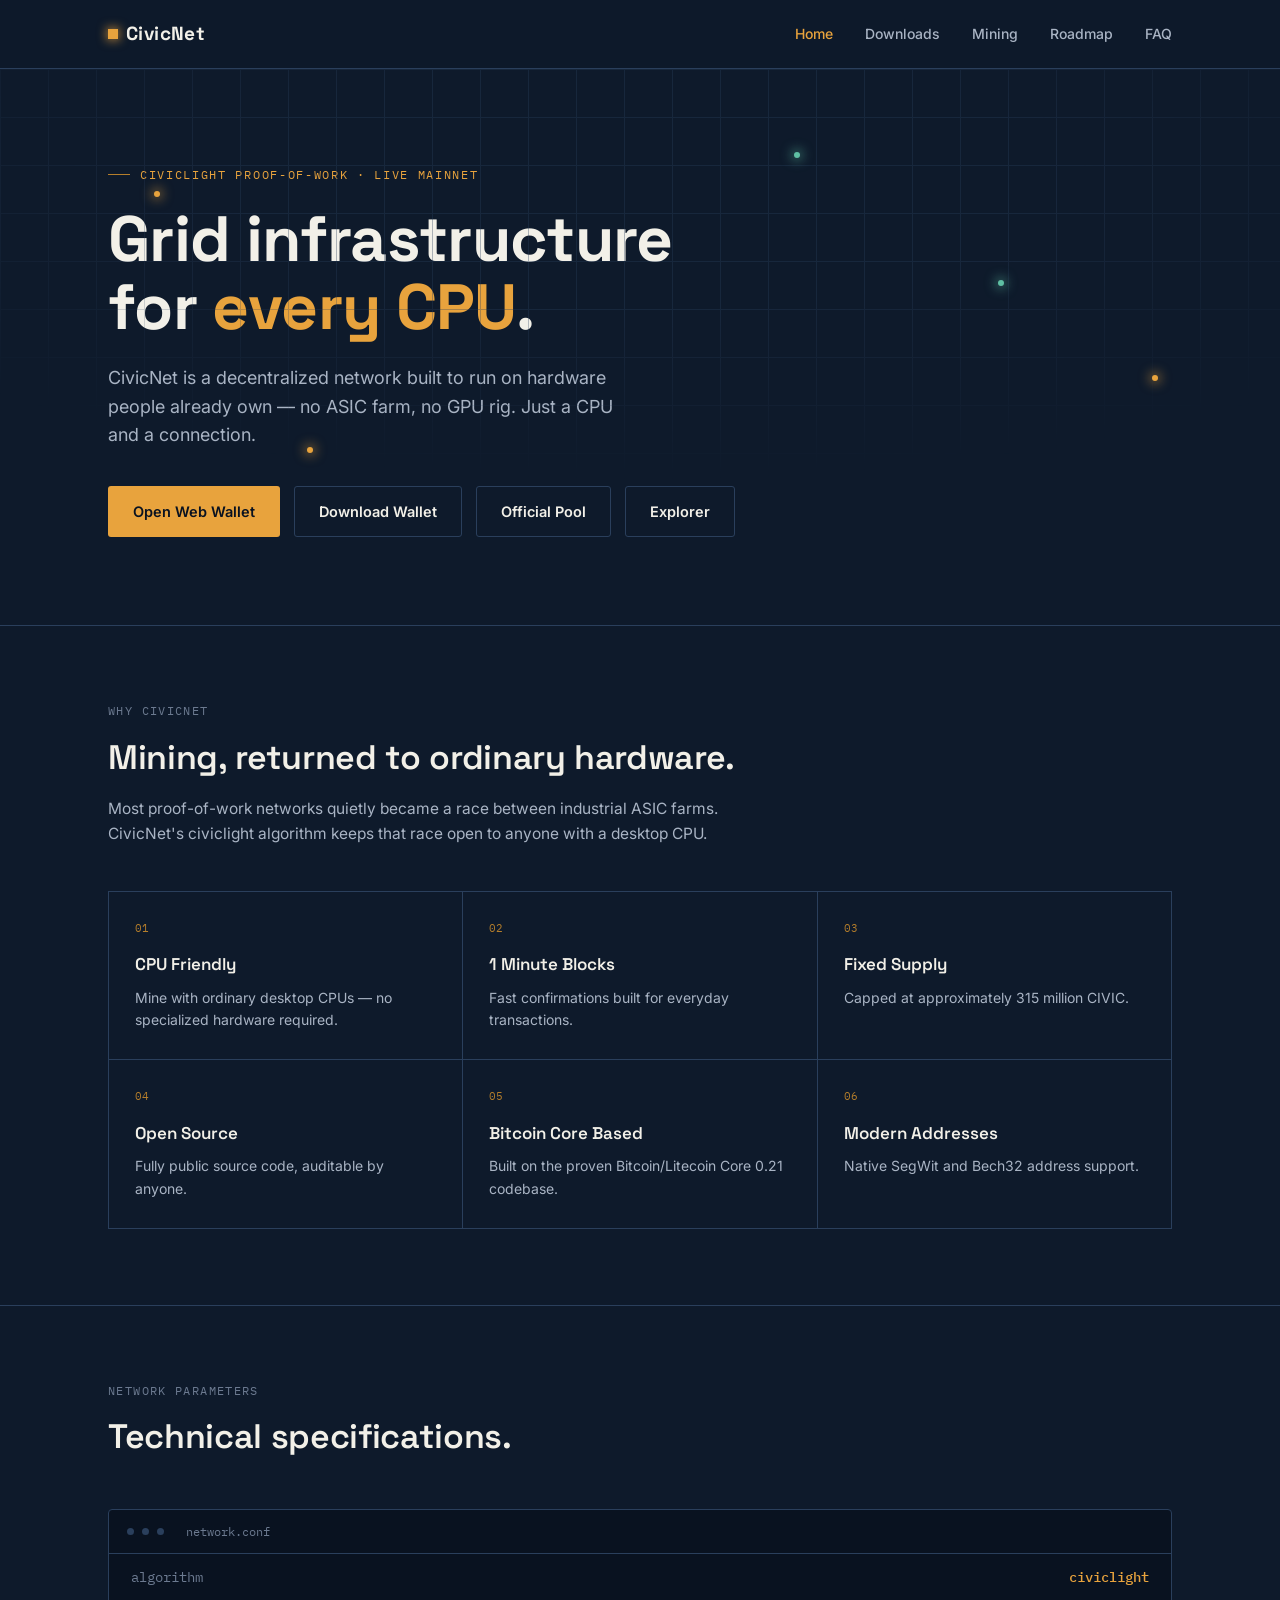
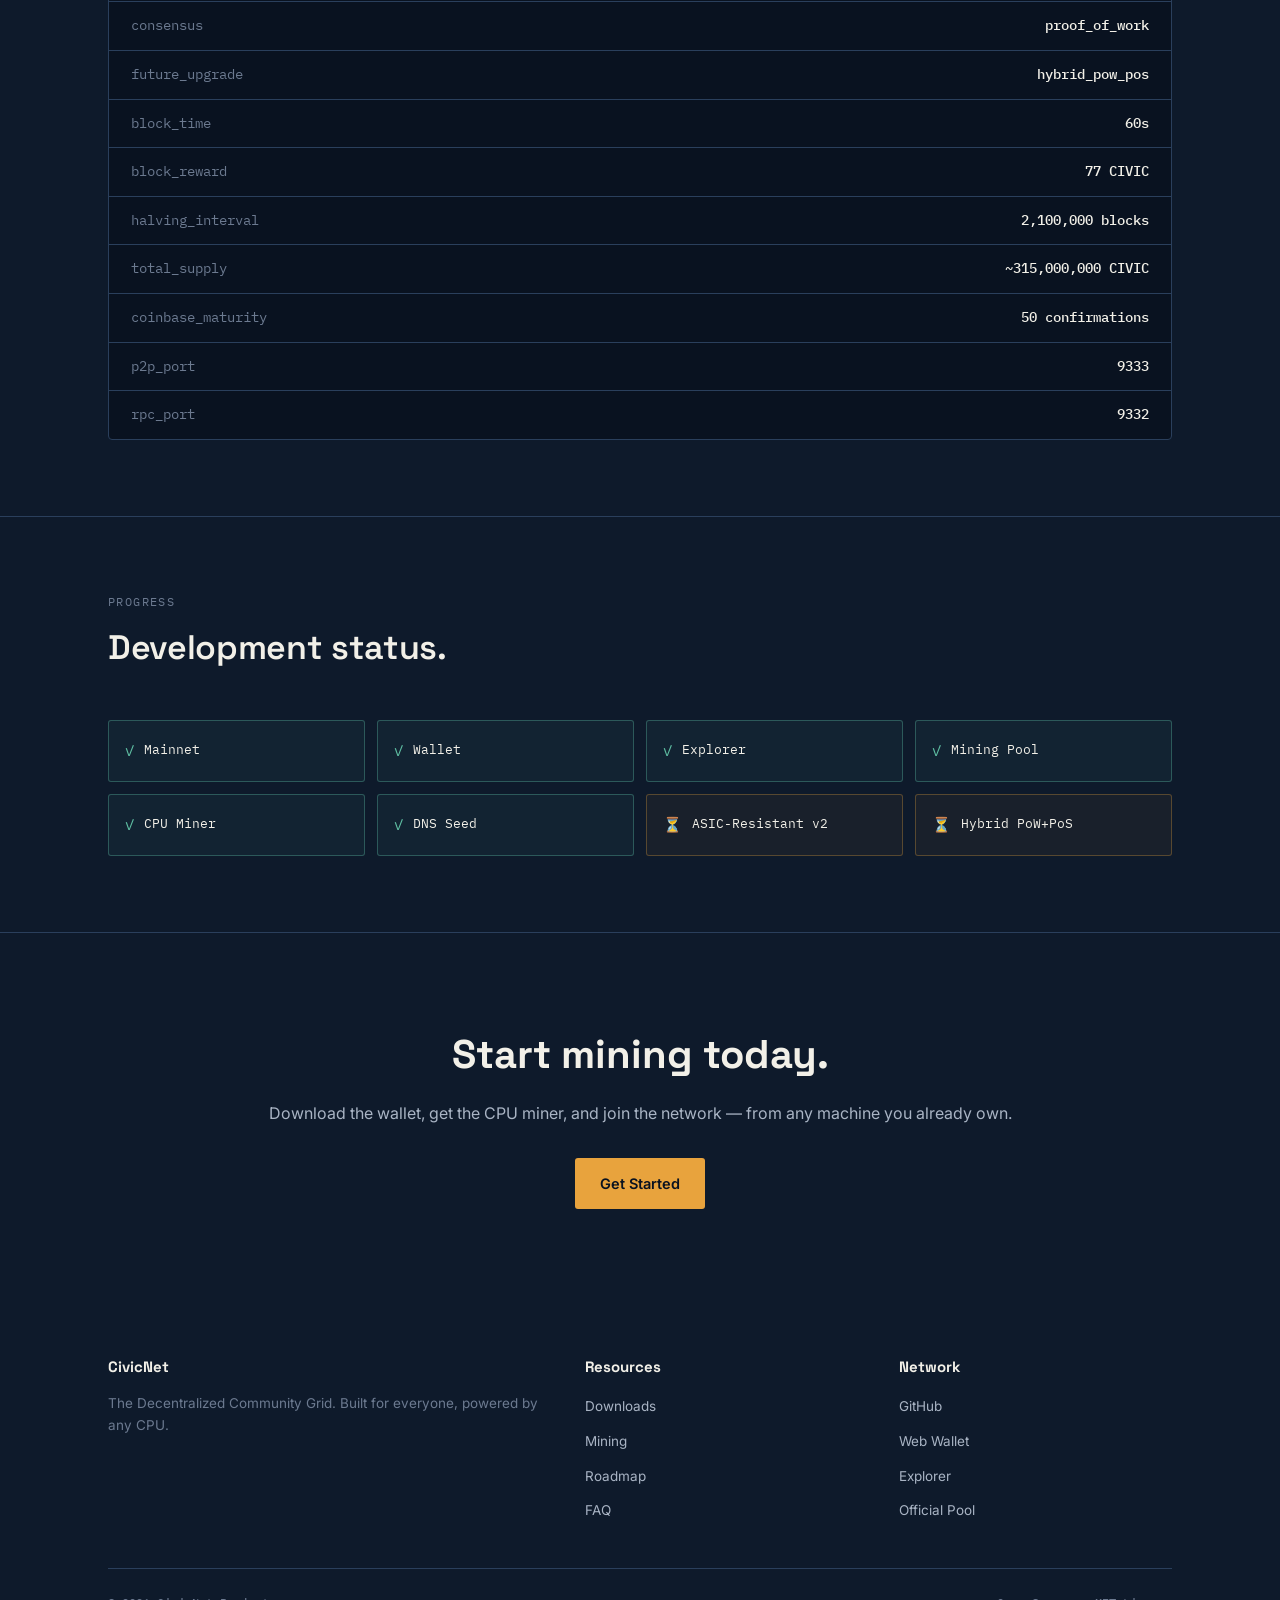
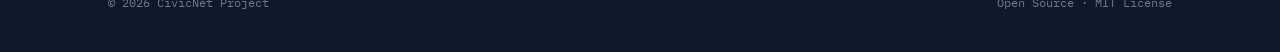
==== index.html @ 10897b74 "Update index.html" ====
<!DOCTYPE html>
<html lang="en">
<head>
<meta charset="UTF-8">
<meta name="viewport" content="width=device-width, initial-scale=1.0">
<title>CivicNet | The Decentralized Community Grid</title>
<meta name="description" content="CivicNet is a decentralized community-driven cryptocurrency built for everyone and powered by any CPU.">
<link rel="preconnect" href="https://fonts.googleapis.com">
<link rel="preconnect" href="https://fonts.gstatic.com" crossorigin>
<link href="https://fonts.googleapis.com/css2?family=Space+Grotesk:wght@400;500;600;700&family=Inter:wght@400;500;600&family=IBM+Plex+Mono:wght@400;500;600&display=swap" rel="stylesheet">
<style>
  :root {
    --bg: #0e1a2b;
    --bg-deep: #091220;
    --surface: #16263d;
    --surface-hi: #1c3050;
    --line: #2a3f5c;
    --amber: #e8a33d;
    --amber-dim: #b57e2b;
    --teal: #5fbfa3;
    --text: #f2f0e8;
    --text-dim: #a9b4c4;
    --text-faint: #6c7a90;
    --font-display: 'Space Grotesk', sans-serif;
    --font-body: 'Inter', sans-serif;
    --font-mono: 'IBM Plex Mono', monospace;
  }

  * { box-sizing: border-box; margin: 0; padding: 0; }

  html { scroll-behavior: smooth; }

  body {
    background: var(--bg);
    color: var(--text);
    font-family: var(--font-body);
    line-height: 1.6;
    -webkit-font-smoothing: antialiased;
  }

  .wrap { max-width: 1120px; margin: 0 auto; padding: 0 28px; }

  a { color: inherit; text-decoration: none; }

  /* ---------- grid backdrop ---------- */
  .grid-field {
    position: absolute;
    inset: 0;
    background-image:
      linear-gradient(var(--line) 1px, transparent 1px),
      linear-gradient(90deg, var(--line) 1px, transparent 1px);
    background-size: 48px 48px;
    opacity: 0.35;
    mask-image: radial-gradient(ellipse 80% 60% at 50% 20%, black 40%, transparent 90%);
    pointer-events: none;
  }

  .node-dot {
    position: absolute;
    width: 6px;
    height: 6px;
    border-radius: 50%;
    background: var(--amber);
    box-shadow: 0 0 12px 2px rgba(232, 163, 61, 0.7);
    animation: pulse 3.2s ease-in-out infinite;
  }
  .node-dot.teal { background: var(--teal); box-shadow: 0 0 12px 2px rgba(95, 191, 163, 0.7); }
  @keyframes pulse {
    0%, 100% { opacity: 0.25; transform: scale(0.85); }
    50% { opacity: 1; transform: scale(1.15); }
  }
  @media (prefers-reduced-motion: reduce) {
    .node-dot { animation: none; opacity: 0.8; }
  }

  /* ---------- header ---------- */
  header {
    position: sticky;
    top: 0;
    z-index: 50;
    background: rgba(14, 26, 43, 0.88);
    backdrop-filter: blur(10px);
    border-bottom: 1px solid var(--line);
  }
  header .wrap {
    height: 68px;
    display: flex;
    align-items: center;
    justify-content: space-between;
  }
  .logo {
    font-family: var(--font-display);
    font-weight: 700;
    font-size: 19px;
    letter-spacing: 0.02em;
    display: flex;
    align-items: center;
    gap: 8px;
  }
  .logo .mark {
    width: 10px; height: 10px;
    background: var(--amber);
    box-shadow: 0 0 10px 2px rgba(232,163,61,0.6);
  }
  nav { display: flex; gap: 32px; }
  nav a {
    font-size: 14px;
    font-weight: 500;
    color: var(--text-dim);
    transition: color 0.15s;
    position: relative;
  }
  nav a:hover { color: var(--text); }
  nav a.active { color: var(--amber); }

  /* ---------- hero ---------- */
  .hero {
    position: relative;
    padding: 96px 0 88px;
    overflow: hidden;
    border-bottom: 1px solid var(--line);
  }
  .eyebrow {
    font-family: var(--font-mono);
    font-size: 12px;
    letter-spacing: 0.14em;
    text-transform: uppercase;
    color: var(--amber);
    display: flex;
    align-items: center;
    gap: 10px;
    margin-bottom: 22px;
  }
  .eyebrow::before {
    content: '';
    width: 22px; height: 1px;
    background: var(--amber-dim);
  }
  .hero h1 {
    font-family: var(--font-display);
    font-weight: 700;
    font-size: clamp(38px, 5.4vw, 64px);
    line-height: 1.06;
    letter-spacing: -0.01em;
    max-width: 780px;
  }
  .hero h1 .accent { color: var(--amber); }
  .hero p.lede {
    margin-top: 22px;
    font-size: 18px;
    color: var(--text-dim);
    max-width: 540px;
  }
  .hero-actions {
    margin-top: 36px;
    display: flex;
    gap: 14px;
    flex-wrap: wrap;
  }
  .btn {
    font-family: var(--font-body);
    font-weight: 600;
    font-size: 14.5px;
    padding: 13px 24px;
    border-radius: 3px;
    display: inline-flex;
    align-items: center;
    gap: 8px;
    transition: all 0.15s;
    border: 1px solid transparent;
  }
  .btn-primary {
    background: var(--amber);
    color: var(--bg-deep);
  }
  .btn-primary:hover { background: #f3b656; }
  .btn-outline {
    border-color: var(--line);
    color: var(--text);
  }
  .btn-outline:hover { border-color: var(--amber-dim); background: var(--surface); }

  /* ---------- section framing ---------- */
  section { padding: 76px 0; border-bottom: 1px solid var(--line); position: relative; }
  section:last-of-type { border-bottom: none; }

  .section-head { margin-bottom: 44px; max-width: 640px; }
  .section-eyebrow {
    font-family: var(--font-mono);
    font-size: 11.5px;
    letter-spacing: 0.12em;
    text-transform: uppercase;
    color: var(--text-faint);
    margin-bottom: 10px;
  }
  .section-head h2 {
    font-family: var(--font-display);
    font-size: clamp(26px, 3vw, 34px);
    font-weight: 600;
    letter-spacing: -0.01em;
  }
  .section-head p {
    margin-top: 12px;
    color: var(--text-dim);
    font-size: 15.5px;
  }

  /* ---------- feature grid ---------- */
  .feature-grid {
    display: grid;
    grid-template-columns: repeat(3, 1fr);
    gap: 1px;
    background: var(--line);
    border: 1px solid var(--line);
  }
  .feature {
    background: var(--bg);
    padding: 28px 26px;
    transition: background 0.15s;
  }
  .feature:hover { background: var(--surface); }
  .feature .idx {
    font-family: var(--font-mono);
    font-size: 11px;
    color: var(--amber-dim);
    margin-bottom: 14px;
    display: block;
  }
  .feature h3 {
    font-family: var(--font-display);
    font-size: 17px;
    font-weight: 600;
    margin-bottom: 8px;
  }
  .feature p { font-size: 14px; color: var(--text-dim); }

  /* ---------- specs (terminal-style readout) ---------- */
  .specs-panel {
    background: var(--bg-deep);
    border: 1px solid var(--line);
    border-radius: 4px;
    overflow: hidden;
  }
  .specs-panel-head {
    display: flex;
    align-items: center;
    gap: 8px;
    padding: 12px 18px;
    border-bottom: 1px solid var(--line);
    font-family: var(--font-mono);
    font-size: 12px;
    color: var(--text-faint);
  }
  .specs-panel-head .dot { width: 7px; height: 7px; border-radius: 50%; background: var(--line); }
  .spec-row {
    display: flex;
    justify-content: space-between;
    padding: 13px 22px;
    border-bottom: 1px solid var(--line);
    font-family: var(--font-mono);
    font-size: 13.5px;
  }
  .spec-row:last-child { border-bottom: none; }
  .spec-row .k { color: var(--text-faint); }
  .spec-row .v { color: var(--text); font-weight: 500; }
  .spec-row .v.amber { color: var(--amber); }

  /* ---------- roadmap ---------- */
  .roadmap-grid {
    display: grid;
    grid-template-columns: repeat(4, 1fr);
    gap: 12px;
  }
  .rm-card {
    border: 1px solid var(--line);
    padding: 18px 16px;
    border-radius: 3px;
    font-family: var(--font-mono);
    font-size: 13px;
    display: flex;
    align-items: center;
    gap: 10px;
  }
  .rm-card.done { border-color: rgba(95,191,163,0.35); background: rgba(95,191,163,0.06); }
  .rm-card.done .status { color: var(--teal); }
  .rm-card.progress { border-color: rgba(232,163,61,0.3); background: rgba(232,163,61,0.05); }
  .rm-card.progress .status { color: var(--amber); }
  .status { font-size: 15px; flex-shrink: 0; }

  /* ---------- CTA ---------- */
  .cta {
    text-align: center;
    padding: 90px 0;
  }
  .cta h2 {
    font-family: var(--font-display);
    font-size: clamp(28px, 4vw, 40px);
    font-weight: 700;
    margin-bottom: 14px;
  }
  .cta p { color: var(--text-dim); font-size: 16px; margin-bottom: 32px; }

  /* ---------- footer ---------- */
  footer { padding: 56px 0 40px; }
  .footer-grid {
    display: grid;
    grid-template-columns: 1.6fr 1fr 1fr;
    gap: 40px;
    padding-bottom: 36px;
  }
  .footer-grid h3 { font-family: var(--font-display); font-size: 15px; margin-bottom: 14px; }
  .footer-grid p { color: var(--text-faint); font-size: 13.5px; }
  .footer-grid ul { list-style: none; }
  .footer-grid li { margin-bottom: 9px; }
  .footer-grid a { color: var(--text-dim); font-size: 13.5px; transition: color 0.15s; }
  .footer-grid a:hover { color: var(--amber); }
  .footer-bottom {
    border-top: 1px solid var(--line);
    padding-top: 24px;
    display: flex;
    justify-content: space-between;
    font-family: var(--font-mono);
    font-size: 12px;
    color: var(--text-faint);
  }

  @media (max-width: 860px) {
    nav { display: none; }
    .feature-grid { grid-template-columns: 1fr; }
    .roadmap-grid { grid-template-columns: 1fr 1fr; }
    .footer-grid { grid-template-columns: 1fr; gap: 28px; }
    .footer-bottom { flex-direction: column; gap: 8px; }
  }

  :focus-visible { outline: 2px solid var(--amber); outline-offset: 2px; }
</style>
</head>
<body>

<header>
  <div class="wrap">
    <a href="index.html" class="logo"><span class="mark"></span>CivicNet</a>
    <nav>
      <a href="index.html" class="active">Home</a>
      <a href="downloads.html">Downloads</a>
      <a href="mining.html">Mining</a>
      <a href="roadmap.html">Roadmap</a>
      <a href="faq.html">FAQ</a>
    </nav>
  </div>
</header>

<section class="hero">
  <div class="grid-field"></div>
  <div class="node-dot" style="top: 22%; left: 12%;"></div>
  <div class="node-dot teal" style="top: 38%; left: 78%; animation-delay: 0.6s;"></div>
  <div class="node-dot" style="top: 68%; left: 24%; animation-delay: 1.2s;"></div>
  <div class="node-dot teal" style="top: 15%; left: 62%; animation-delay: 1.8s;"></div>
  <div class="node-dot" style="top: 55%; left: 90%; animation-delay: 2.4s;"></div>
  <div class="wrap">
    <div class="eyebrow">civiclight proof-of-work &middot; live mainnet</div>
    <h1>Grid infrastructure<br>for <span class="accent">every CPU</span>.</h1>
    <p class="lede">CivicNet is a decentralized network built to run on hardware people already own &mdash; no ASIC farm, no GPU rig. Just a CPU and a connection.</p>
    <div class="hero-actions">
      <a href="https://webwallet.civiclight.xyz" class="btn btn-primary" target="_blank">Open Web Wallet</a>
      <a href="downloads.html" class="btn btn-outline">Download Wallet</a>
      <a href="https://pool.civiclight.xyz" class="btn btn-outline" target="_blank">Official Pool</a>
      <a href="https://explorer.civiclight.xyz" class="btn btn-outline" target="_blank">Explorer</a>
    </div>
  </div>
</section>

<section>
  <div class="wrap">
    <div class="section-head">
      <div class="section-eyebrow">Why CivicNet</div>
      <h2>Mining, returned to ordinary hardware.</h2>
      <p>Most proof-of-work networks quietly became a race between industrial ASIC farms. CivicNet's civiclight algorithm keeps that race open to anyone with a desktop CPU.</p>
    </div>
    <div class="feature-grid">
      <div class="feature">
        <span class="idx">01</span>
        <h3>CPU Friendly</h3>
        <p>Mine with ordinary desktop CPUs &mdash; no specialized hardware required.</p>
      </div>
      <div class="feature">
        <span class="idx">02</span>
        <h3>1 Minute Blocks</h3>
        <p>Fast confirmations built for everyday transactions.</p>
      </div>
      <div class="feature">
        <span class="idx">03</span>
        <h3>Fixed Supply</h3>
        <p>Capped at approximately 315 million CIVIC.</p>
      </div>
      <div class="feature">
        <span class="idx">04</span>
        <h3>Open Source</h3>
        <p>Fully public source code, auditable by anyone.</p>
      </div>
      <div class="feature">
        <span class="idx">05</span>
        <h3>Bitcoin Core Based</h3>
        <p>Built on the proven Bitcoin/Litecoin Core 0.21 codebase.</p>
      </div>
      <div class="feature">
        <span class="idx">06</span>
        <h3>Modern Addresses</h3>
        <p>Native SegWit and Bech32 address support.</p>
      </div>
    </div>
  </div>
</section>

<section>
  <div class="wrap">
    <div class="section-head">
      <div class="section-eyebrow">Network Parameters</div>
      <h2>Technical specifications.</h2>
    </div>
    <div class="specs-panel">
      <div class="specs-panel-head"><span class="dot"></span><span class="dot"></span><span class="dot"></span>&nbsp;&nbsp;network.conf</div>
      <div class="spec-row"><span class="k">algorithm</span><span class="v amber">civiclight</span></div>
      <div class="spec-row"><span class="k">consensus</span><span class="v">proof_of_work</span></div>
      <div class="spec-row"><span class="k">future_upgrade</span><span class="v">hybrid_pow_pos</span></div>
      <div class="spec-row"><span class="k">block_time</span><span class="v">60s</span></div>
      <div class="spec-row"><span class="k">block_reward</span><span class="v">77 CIVIC</span></div>
      <div class="spec-row"><span class="k">halving_interval</span><span class="v">2,100,000 blocks</span></div>
      <div class="spec-row"><span class="k">total_supply</span><span class="v">~315,000,000 CIVIC</span></div>
      <div class="spec-row"><span class="k">coinbase_maturity</span><span class="v">50 confirmations</span></div>
      <div class="spec-row"><span class="k">p2p_port</span><span class="v">9333</span></div>
      <div class="spec-row"><span class="k">rpc_port</span><span class="v">9332</span></div>
    </div>
  </div>
</section>

<section>
  <div class="wrap">
    <div class="section-head">
      <div class="section-eyebrow">Progress</div>
      <h2>Development status.</h2>
    </div>
    <div class="roadmap-grid">
      <div class="rm-card done"><span class="status">&#10003;</span>Mainnet</div>
      <div class="rm-card done"><span class="status">&#10003;</span>Wallet</div>
      <div class="rm-card done"><span class="status">&#10003;</span>Explorer</div>
      <div class="rm-card done"><span class="status">&#10003;</span>Mining Pool</div>
      <div class="rm-card done"><span class="status">&#10003;</span>CPU Miner</div>
      <div class="rm-card done"><span class="status">&#10003;</span>DNS Seed</div>
      <div class="rm-card progress"><span class="status">&#9203;</span>ASIC-Resistant v2</div>
      <div class="rm-card progress"><span class="status">&#9203;</span>Hybrid PoW+PoS</div>
    </div>
  </div>
</section>

<section class="cta" style="border-bottom: none;">
  <div class="wrap">
    <h2>Start mining today.</h2>
    <p>Download the wallet, get the CPU miner, and join the network &mdash; from any machine you already own.</p>
    <a href="downloads.html" class="btn btn-primary">Get Started</a>
  </div>
</section>

<footer>
  <div class="wrap">
    <div class="footer-grid">
      <div>
        <h3>CivicNet</h3>
        <p>The Decentralized Community Grid. Built for everyone, powered by any CPU.</p>
      </div>
      <div>
        <h3>Resources</h3>
        <ul>
          <li><a href="downloads.html">Downloads</a></li>
          <li><a href="mining.html">Mining</a></li>
          <li><a href="roadmap.html">Roadmap</a></li>
          <li><a href="faq.html">FAQ</a></li>
        </ul>
      </div>
      <div>
        <h3>Network</h3>
        <ul>
          <li><a href="https://github.com/CivicLight" target="_blank">GitHub</a></li>
          <li><a href="https://webwallet.civiclight.xyz" target="_blank">Web Wallet</a></li>
          <li><a href="https://explorer.civiclight.xyz" target="_blank">Explorer</a></li>
          <li><a href="https://pool.civiclight.xyz" target="_blank">Official Pool</a></li>
        </ul>
      </div>
    </div>
    <div class="footer-bottom">
      <span>&copy; 2026 CivicNet Project</span>
      <span>Open Source &middot; MIT License</span>
    </div>
  </div>
</footer>

</body>
</html>
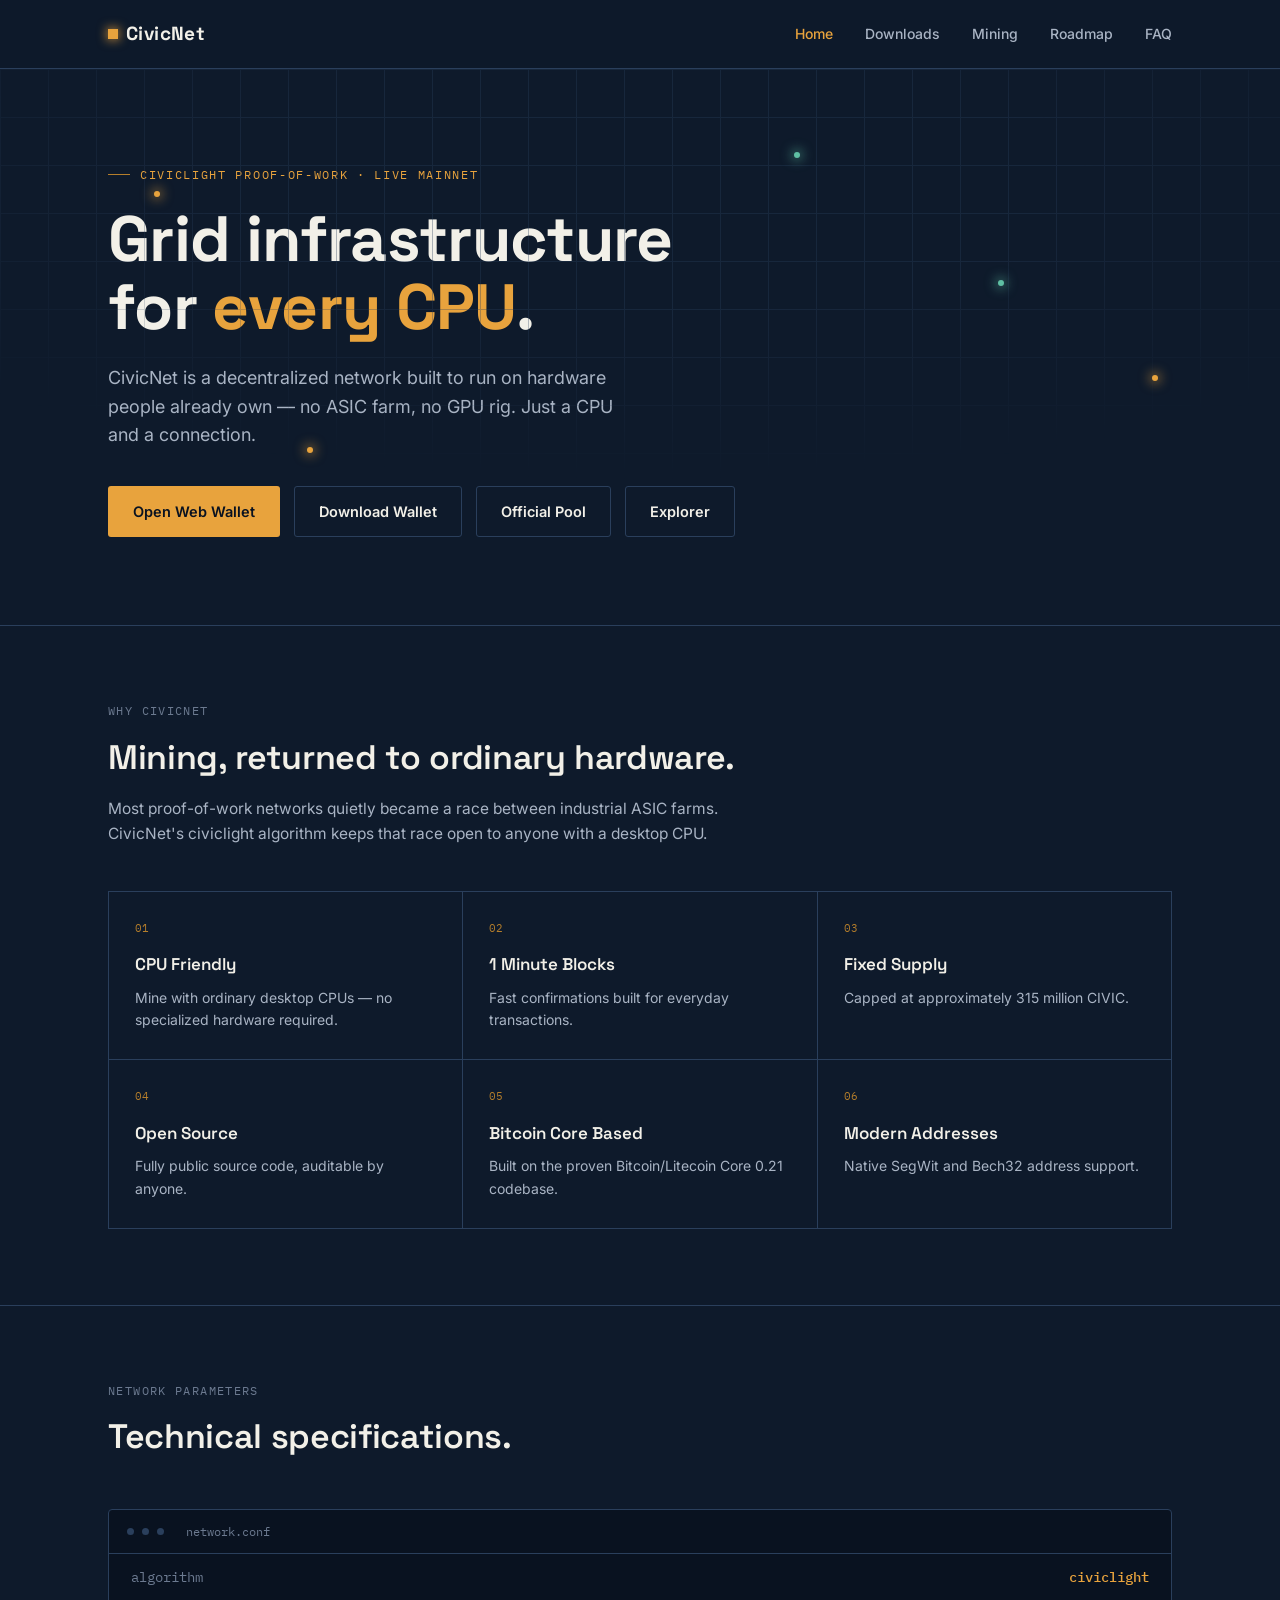
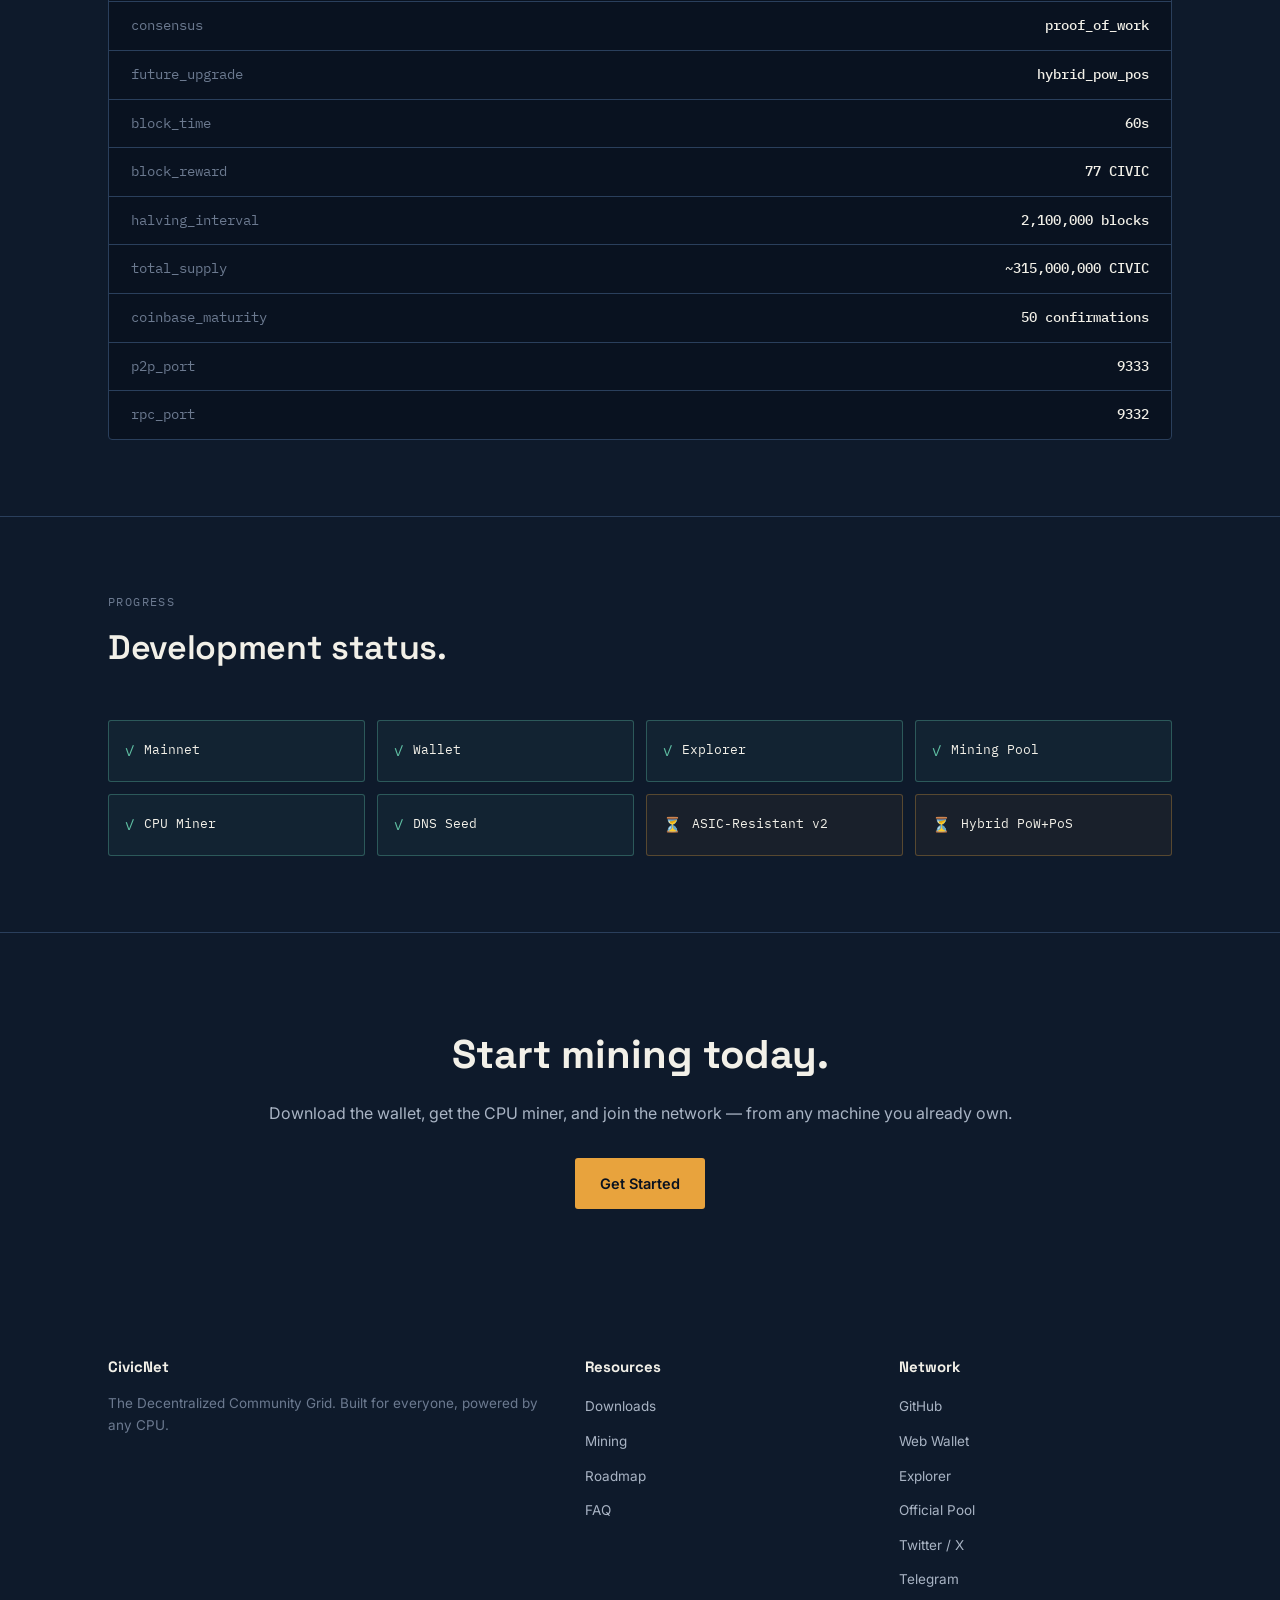
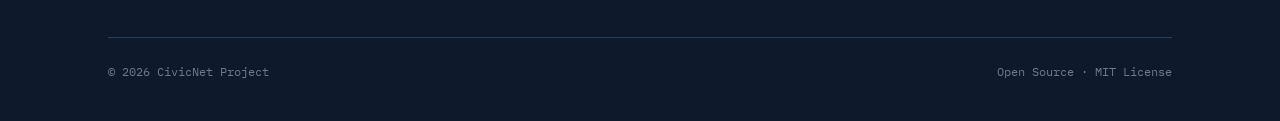
==== commit 8d473e38: "Update index.html" ====
--- a/index.html
+++ b/index.html
@@ -484,6 +484,8 @@
           <li><a href="https://webwallet.civiclight.xyz" target="_blank">Web Wallet</a></li>
           <li><a href="https://explorer.civiclight.xyz" target="_blank">Explorer</a></li>
           <li><a href="https://pool.civiclight.xyz" target="_blank">Official Pool</a></li>
+          <li><a href="https://x.com/civiclight_" target="_blank">Twitter / X</a></li>
+          <li><a href="https://t.me/civiclight" target="_blank">Telegram</a></li>
         </ul>
       </div>
     </div>
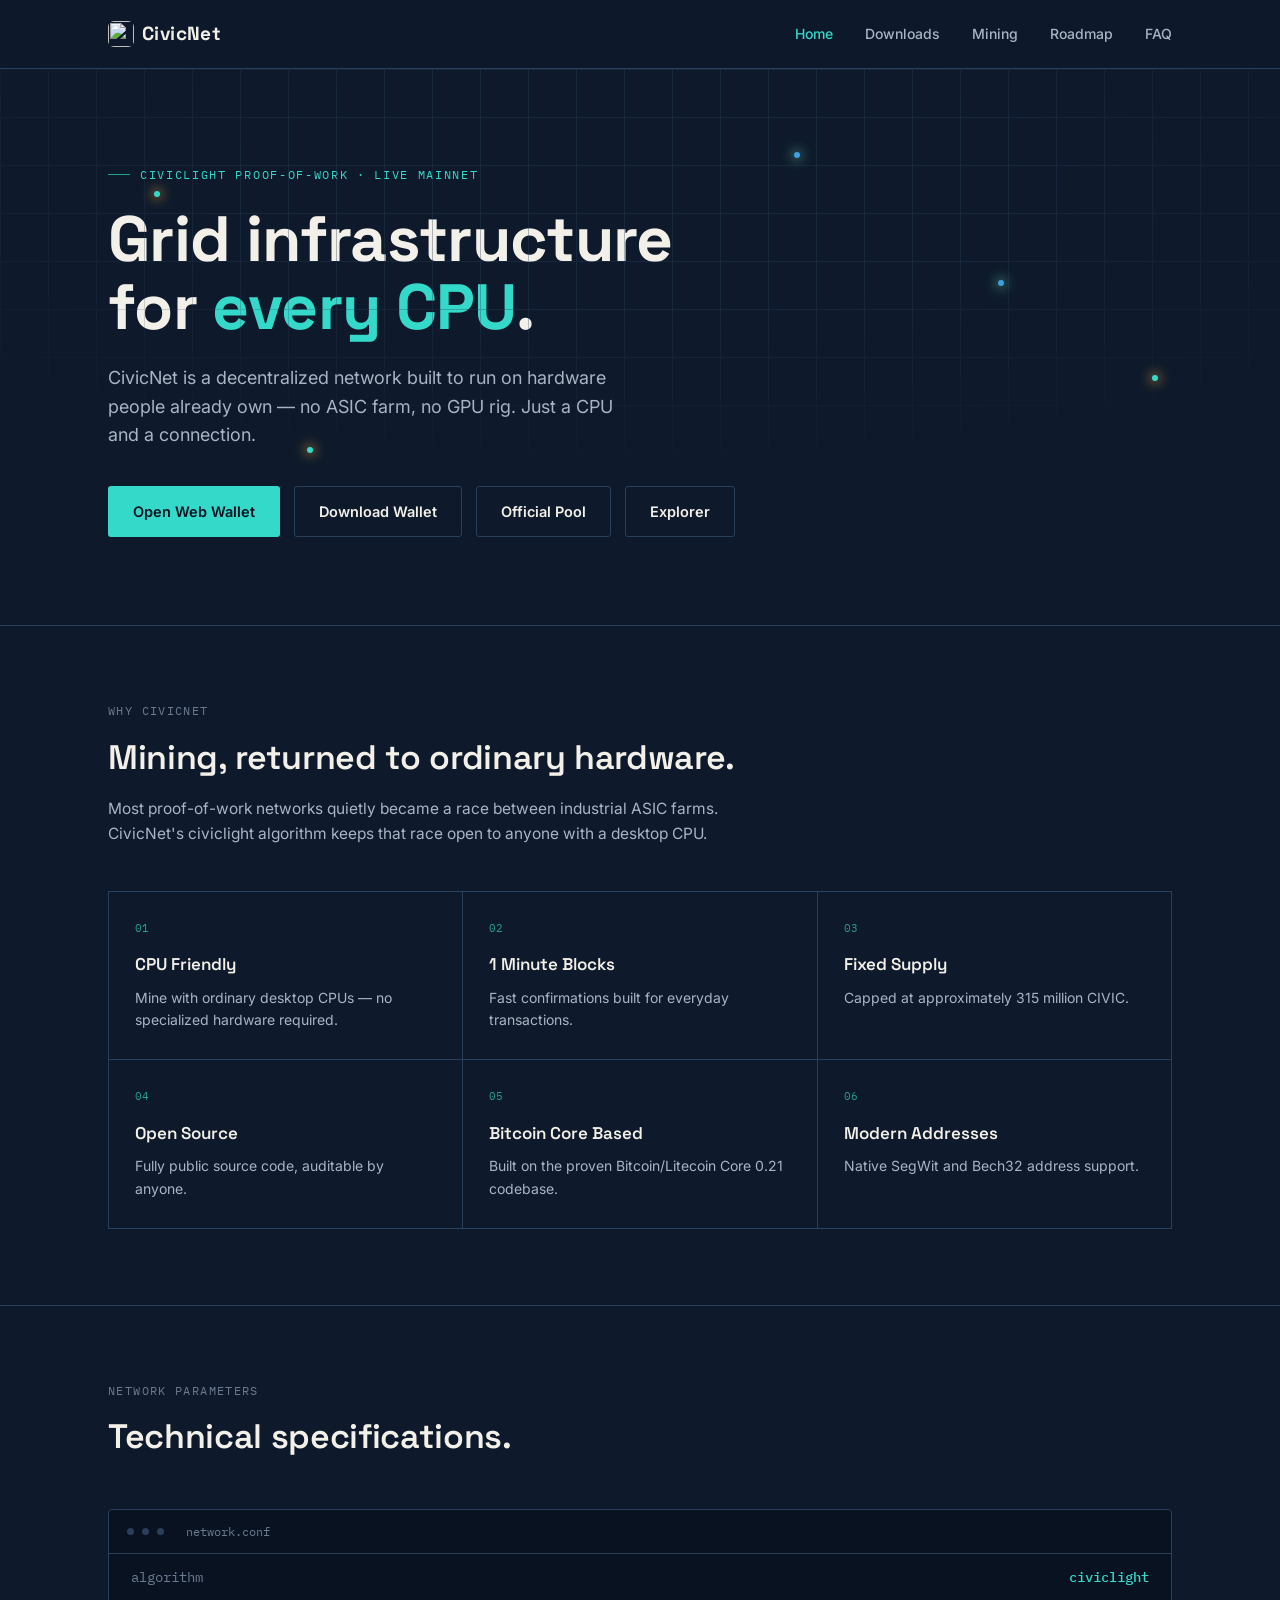
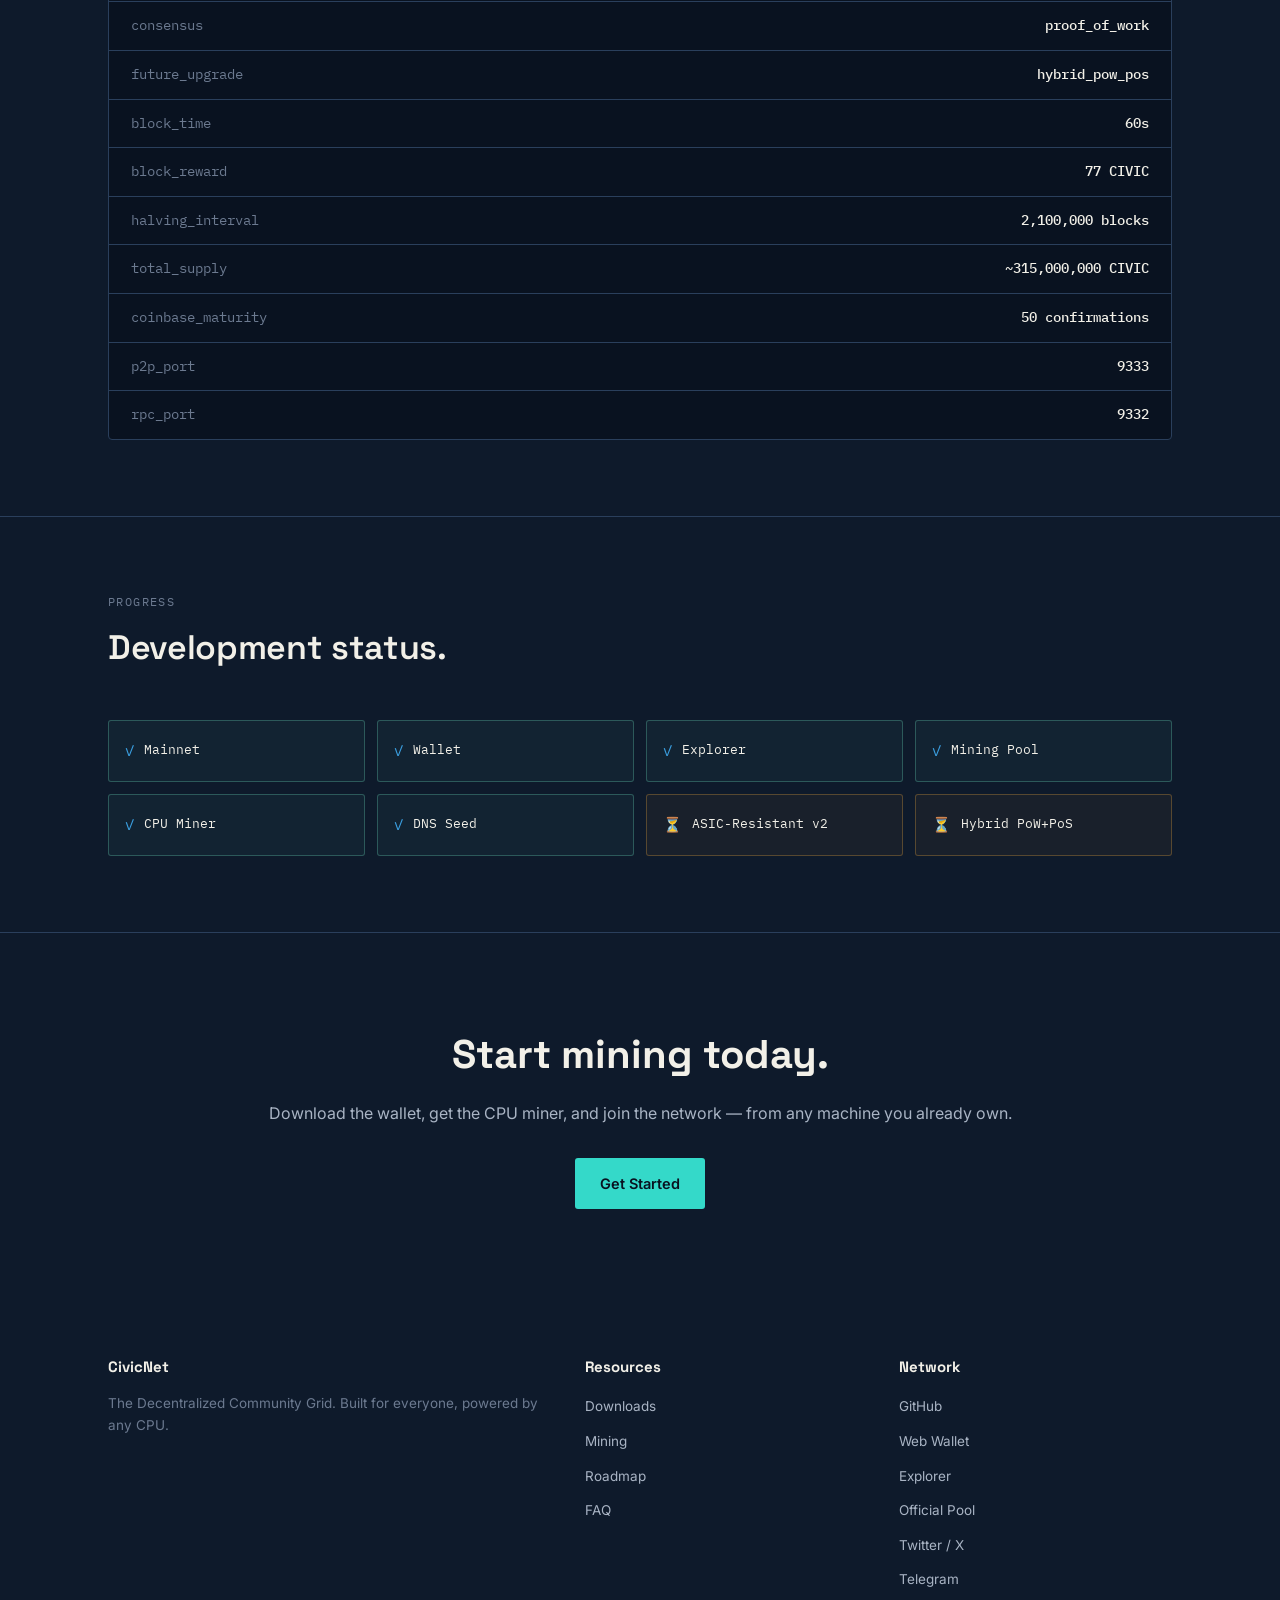
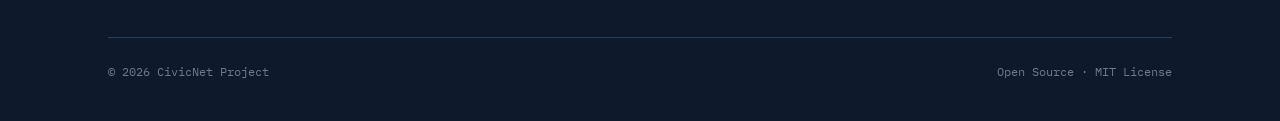
==== commit a92b0e41: "Update index.html" ====
--- a/index.html
+++ b/index.html
@@ -3,6 +3,10 @@
 <head>
 <meta charset="UTF-8">
 <meta name="viewport" content="width=device-width, initial-scale=1.0">
+<link rel="icon" type="image/png" sizes="32x32" href="favicon-32.png">
+<link rel="icon" type="image/png" sizes="16x16" href="favicon-16.png">
+<link rel="icon" type="image/x-icon" href="favicon.ico">
+<link rel="apple-touch-icon" href="apple-touch-icon.png">
 <title>CivicNet | The Decentralized Community Grid</title>
 <meta name="description" content="CivicNet is a decentralized community-driven cryptocurrency built for everyone and powered by any CPU.">
 <link rel="preconnect" href="https://fonts.googleapis.com">
@@ -15,9 +19,9 @@
     --surface: #16263d;
     --surface-hi: #1c3050;
     --line: #2a3f5c;
-    --amber: #e8a33d;
-    --amber-dim: #b57e2b;
-    --teal: #5fbfa3;
+    --amber: #34d9c9;
+    --amber-dim: #279e92;
+    --teal: #3b9fe0;
     --text: #f2f0e8;
     --text-dim: #a9b4c4;
     --text-faint: #6c7a90;
@@ -98,9 +102,9 @@
     gap: 8px;
   }
   .logo .mark {
-    width: 10px; height: 10px;
-    background: var(--amber);
-    box-shadow: 0 0 10px 2px rgba(232,163,61,0.6);
+    width: 26px; height: 26px;
+    border-radius: 6px;
+    object-fit: cover;
   }
   nav { display: flex; gap: 32px; }
   nav a {
@@ -339,7 +343,7 @@
 
 <header>
   <div class="wrap">
-    <a href="index.html" class="logo"><span class="mark"></span>CivicNet</a>
+    <a href="index.html" class="logo"><img class="mark" src="logo-header.png" alt="">CivicNet</a>
     <nav>
       <a href="index.html" class="active">Home</a>
       <a href="downloads.html">Downloads</a>
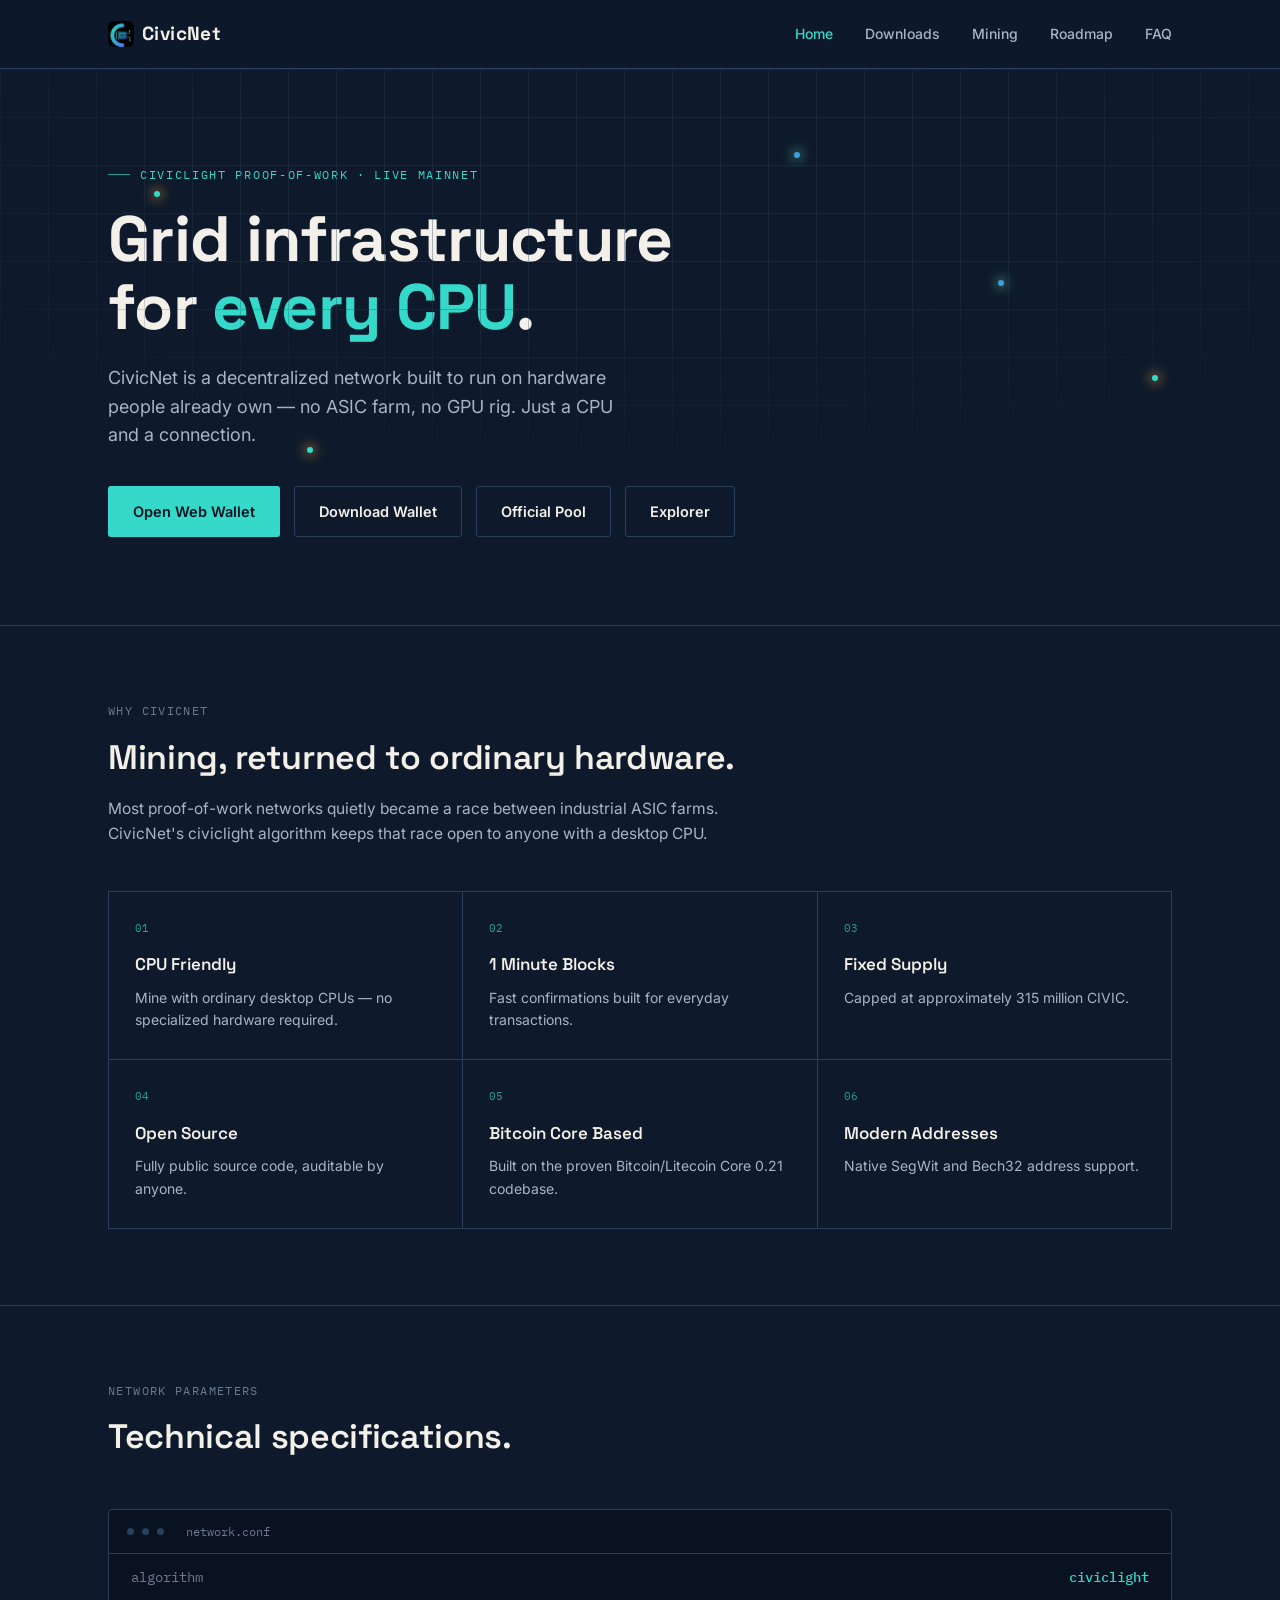
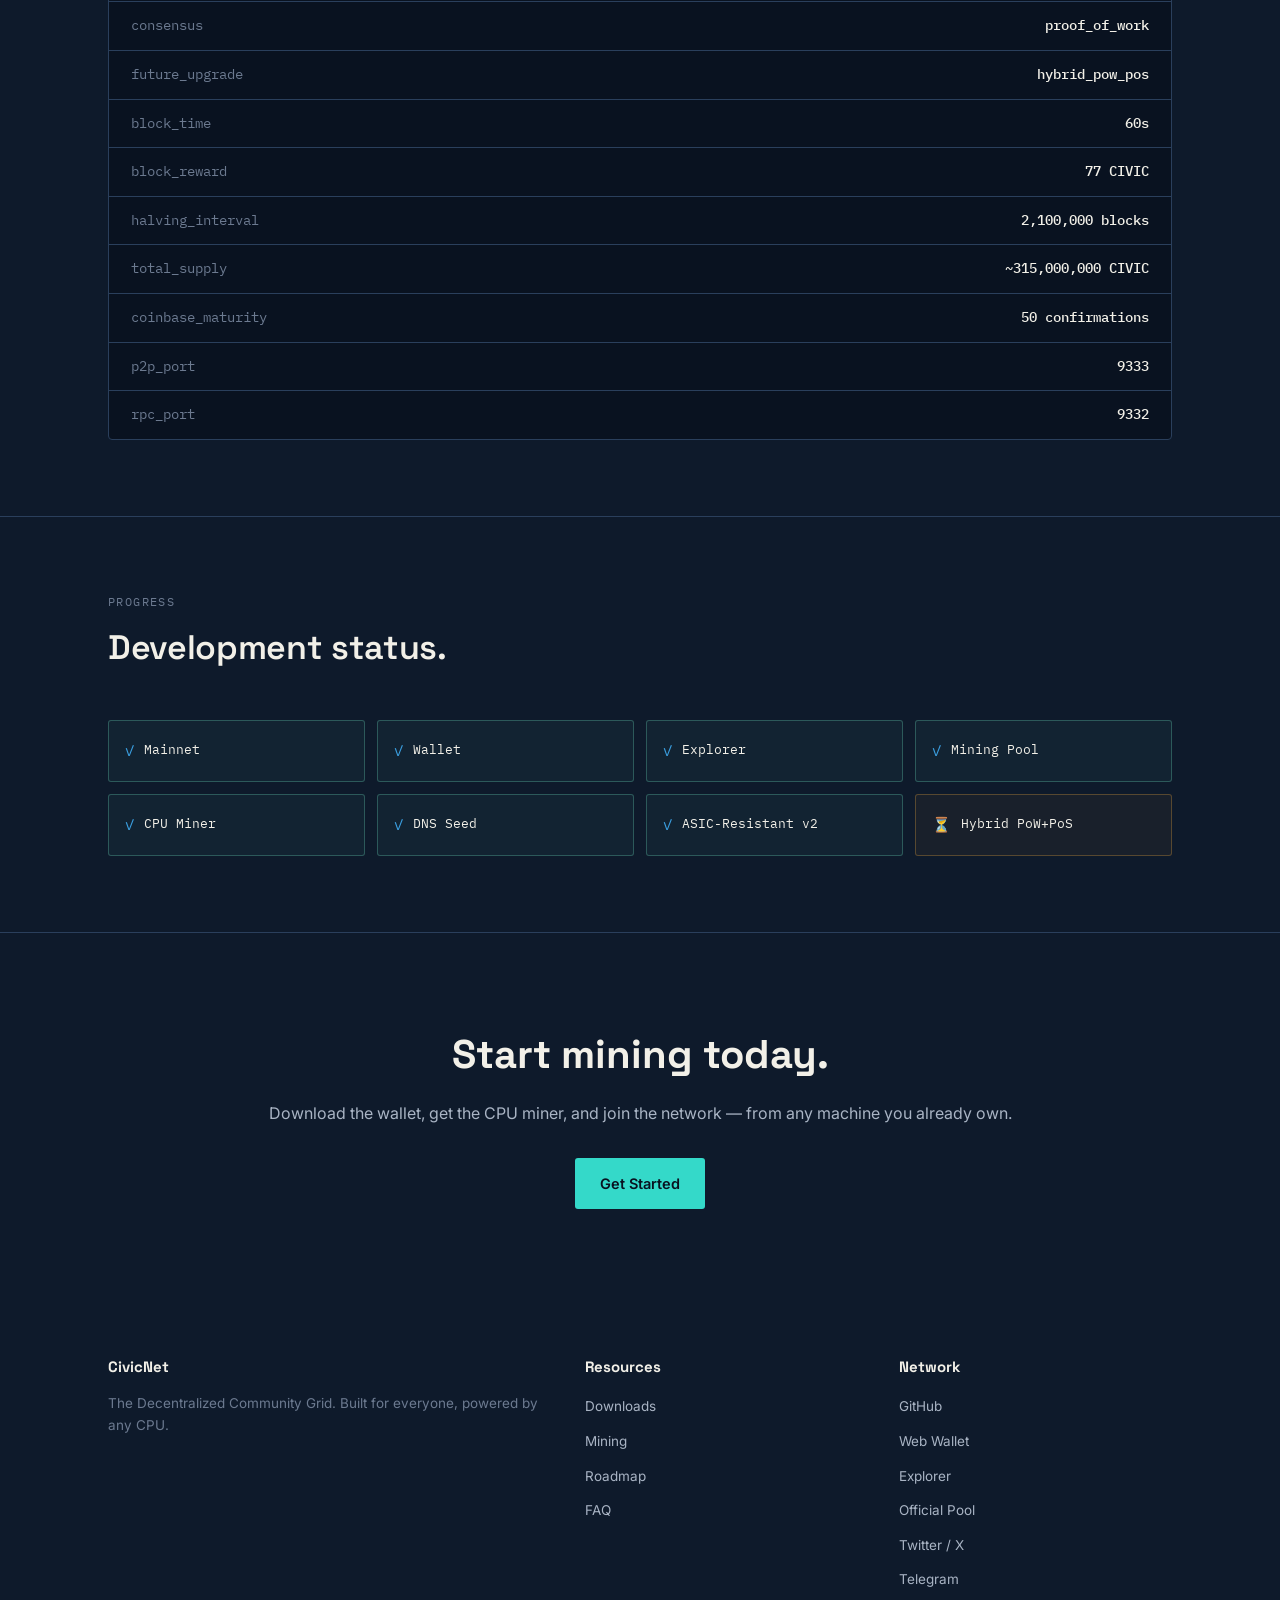
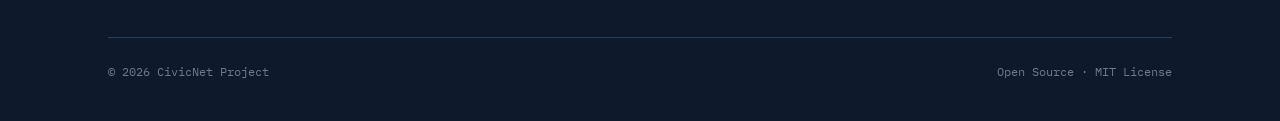
==== commit ff3d5918: "Update index.html" ====
--- a/index.html
+++ b/index.html
@@ -451,7 +451,7 @@
       <div class="rm-card done"><span class="status">&#10003;</span>Mining Pool</div>
       <div class="rm-card done"><span class="status">&#10003;</span>CPU Miner</div>
       <div class="rm-card done"><span class="status">&#10003;</span>DNS Seed</div>
-      <div class="rm-card progress"><span class="status">&#9203;</span>ASIC-Resistant v2</div>
+      <div class="rm-card done"><span class="status">&#10003;</span>ASIC-Resistant v2</div>
       <div class="rm-card progress"><span class="status">&#9203;</span>Hybrid PoW+PoS</div>
     </div>
   </div>
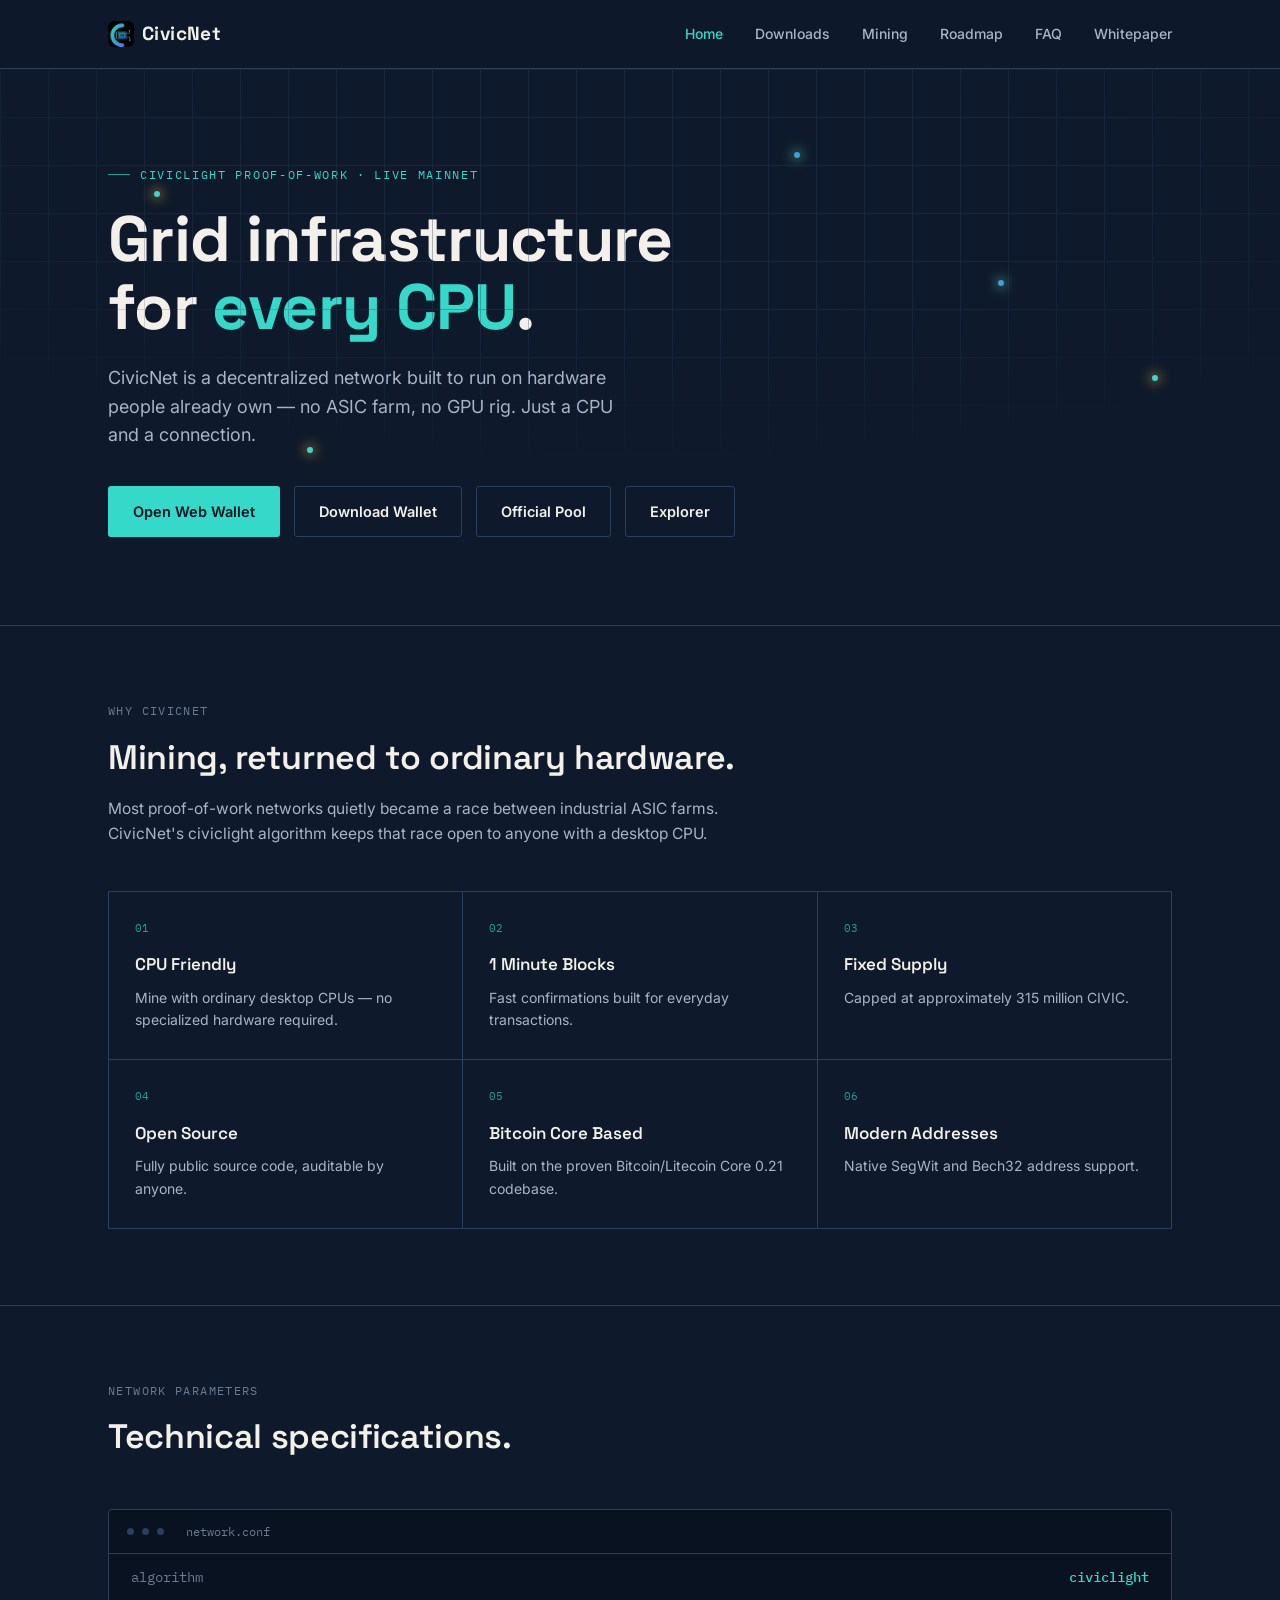
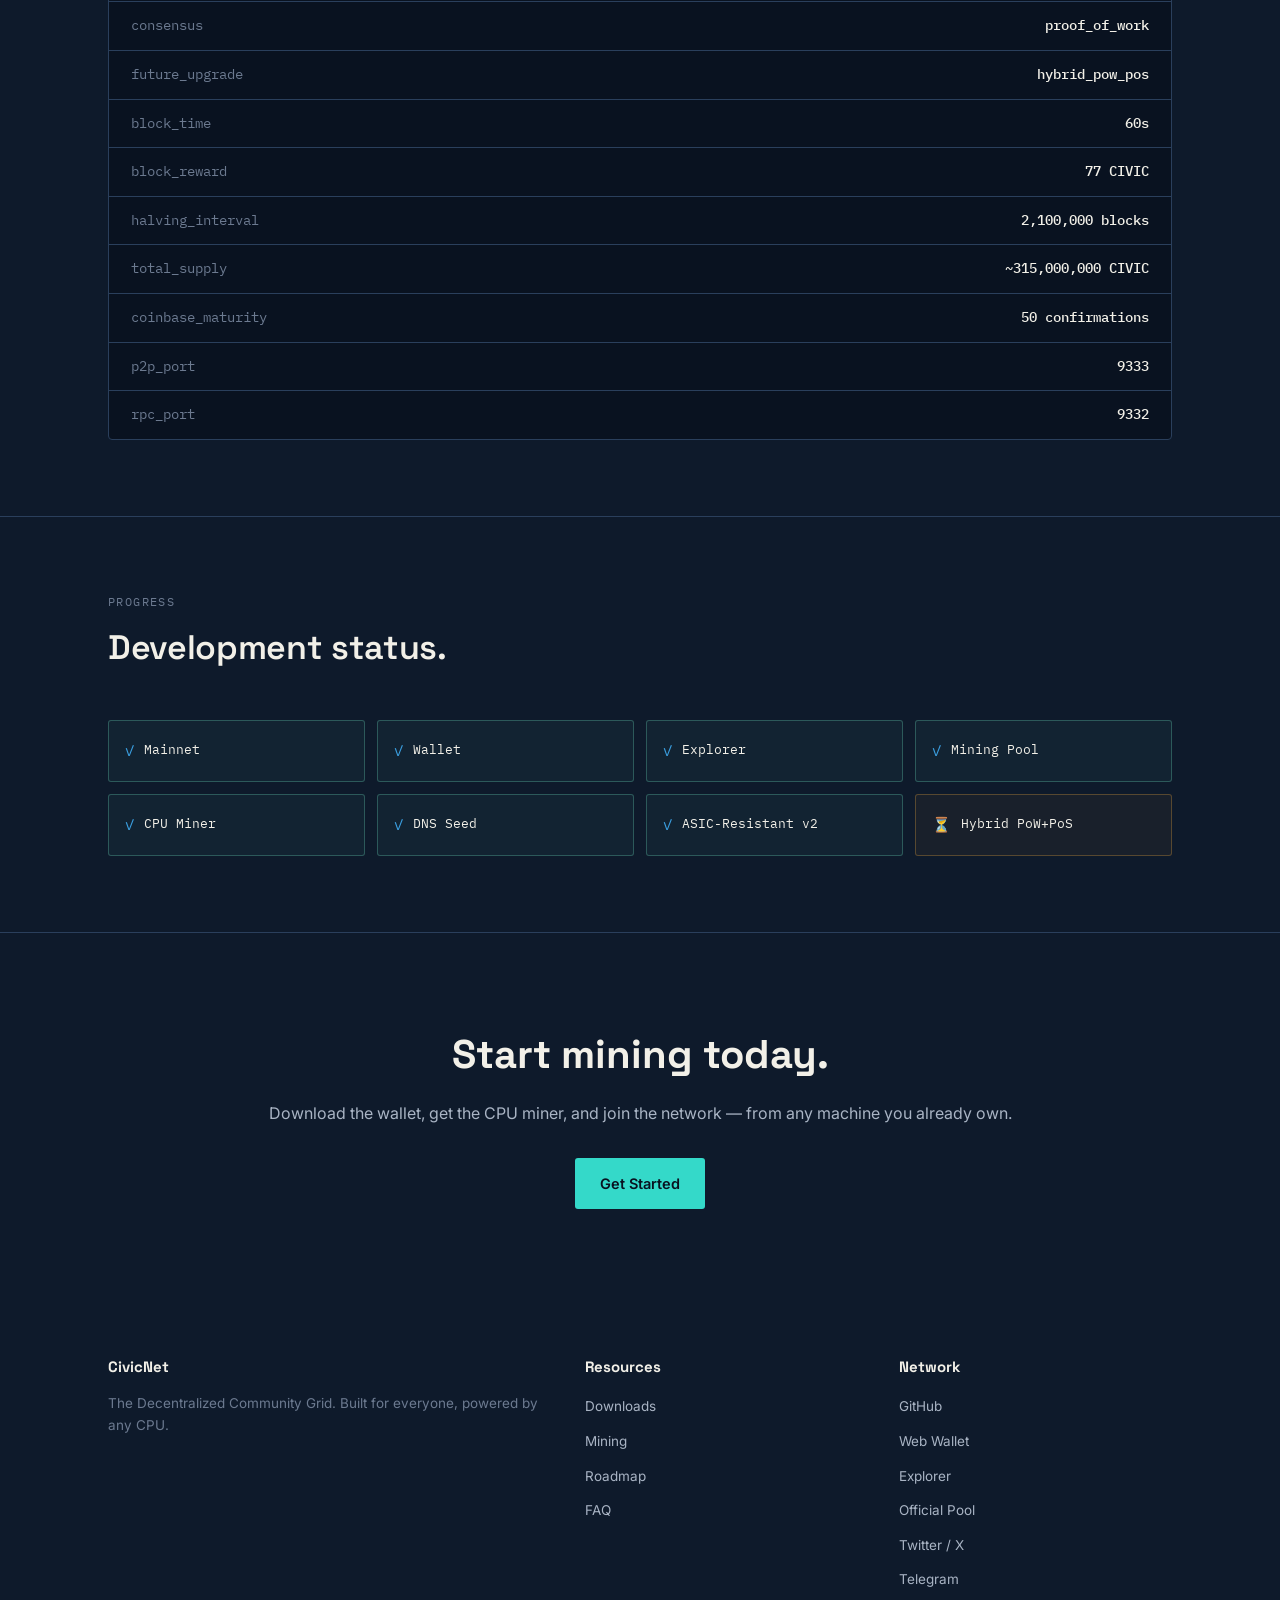
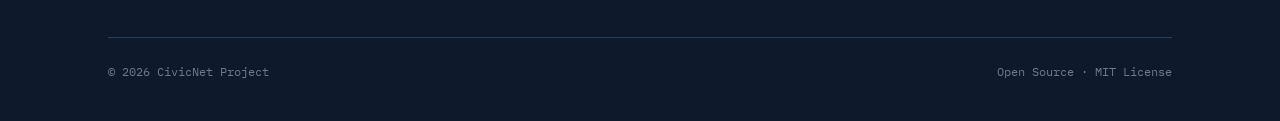
==== commit 0dbc2517: "Update index.html" ====
--- a/index.html
+++ b/index.html
@@ -350,6 +350,7 @@
       <a href="mining.html">Mining</a>
       <a href="roadmap.html">Roadmap</a>
       <a href="faq.html">FAQ</a>
+      <a href="whitepaper.html">Whitepaper</a>
     </nav>
   </div>
 </header>
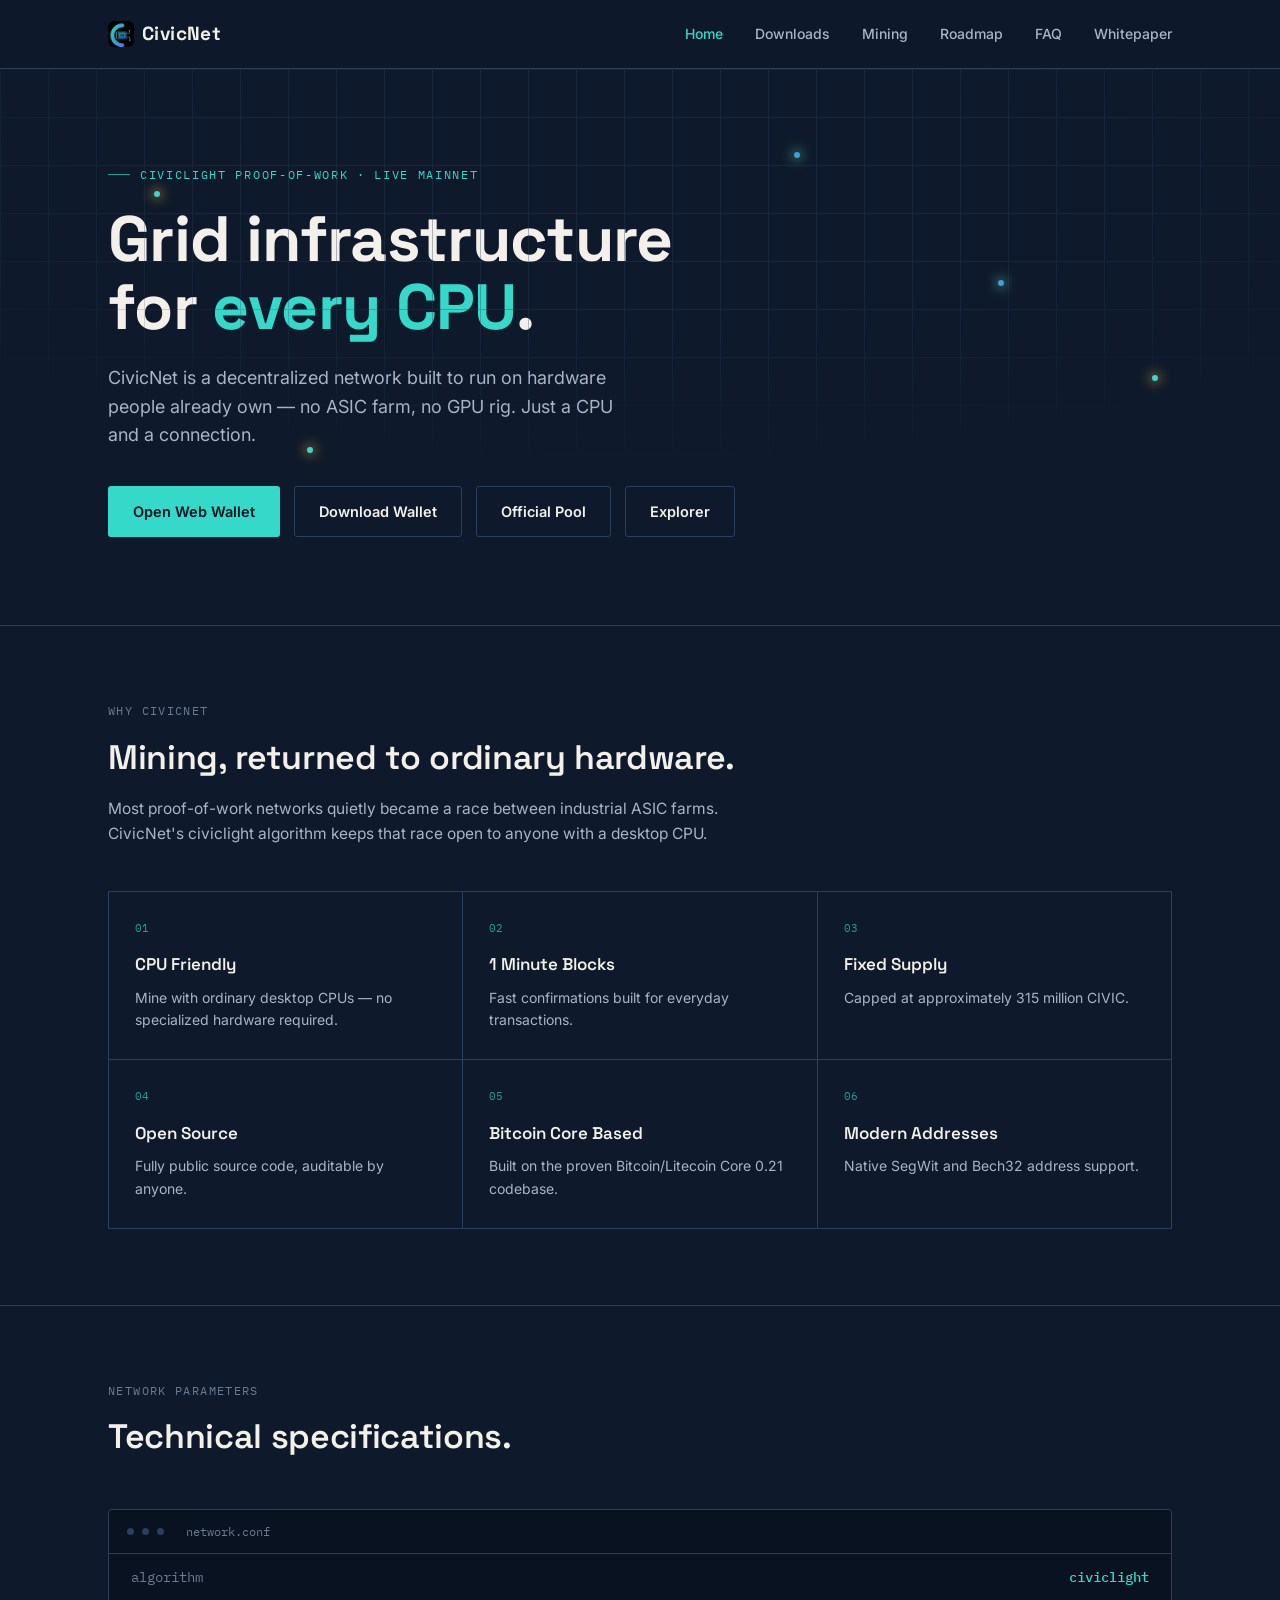
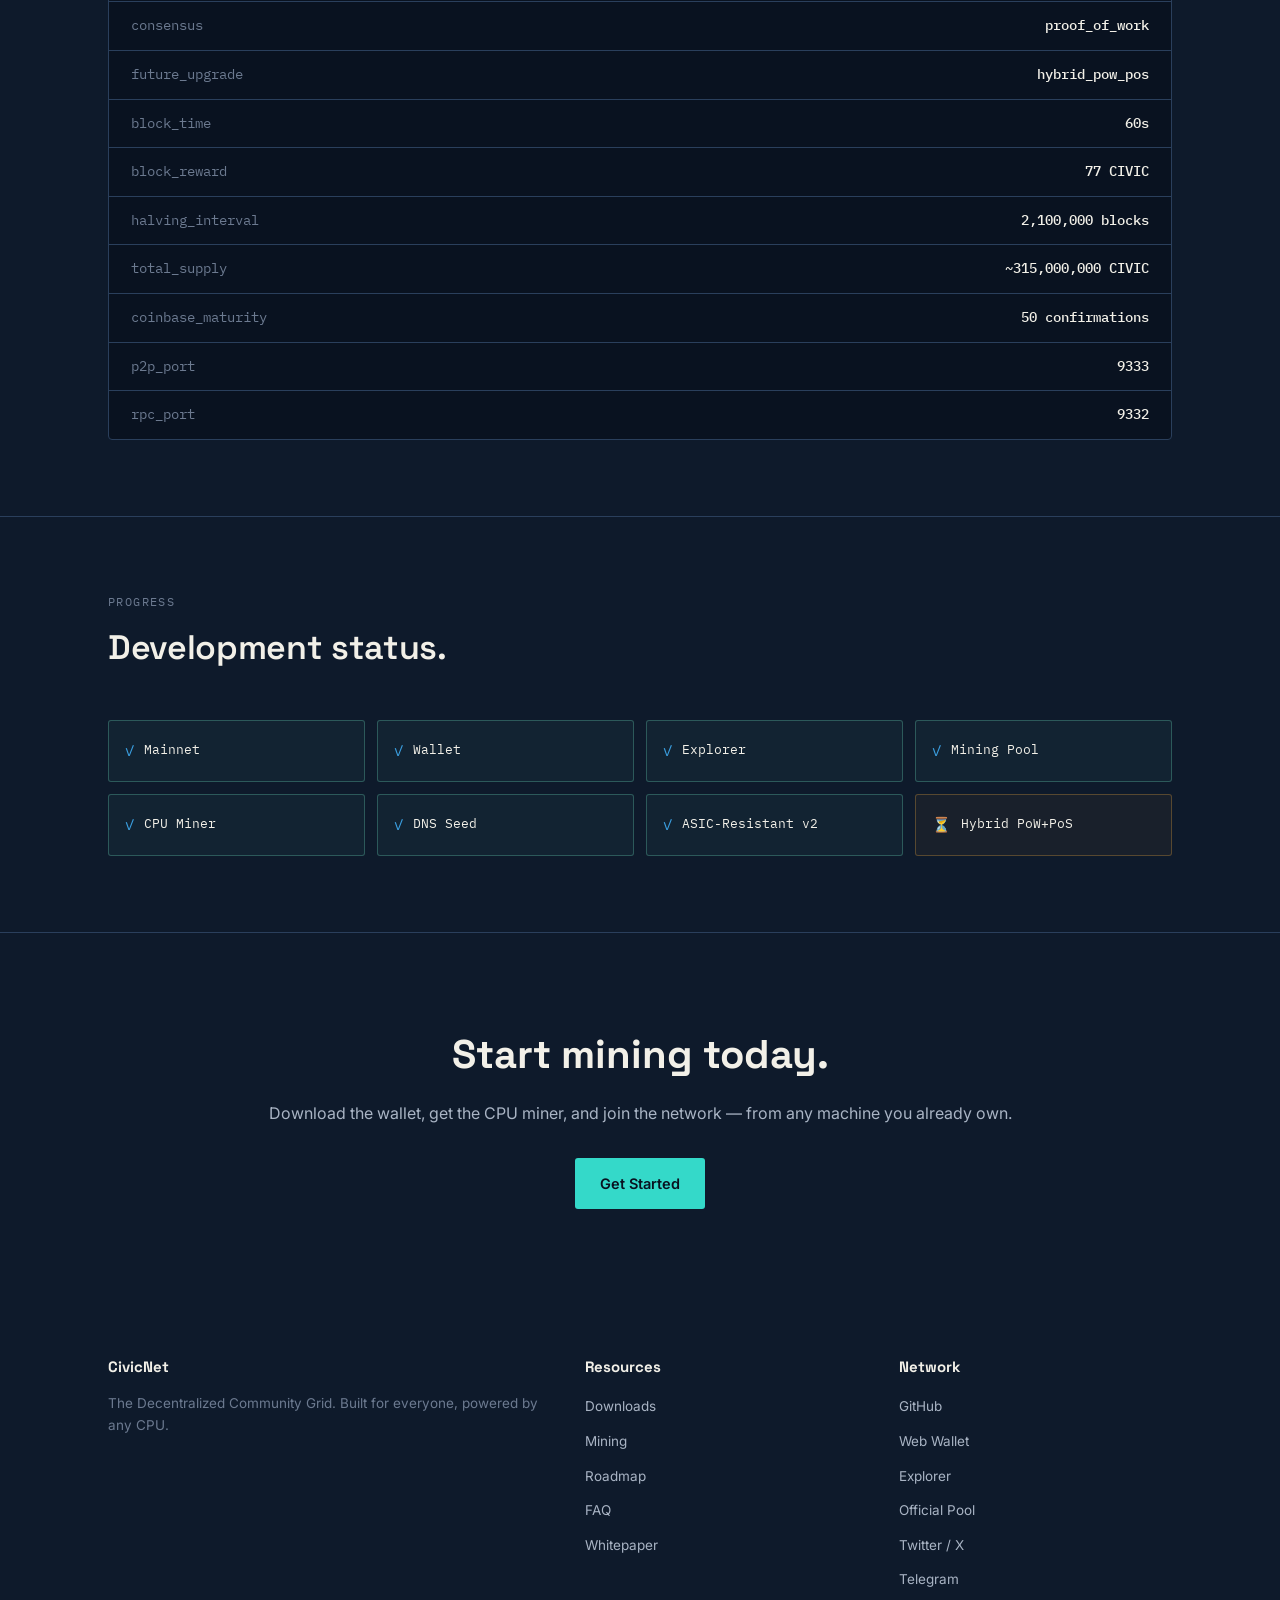
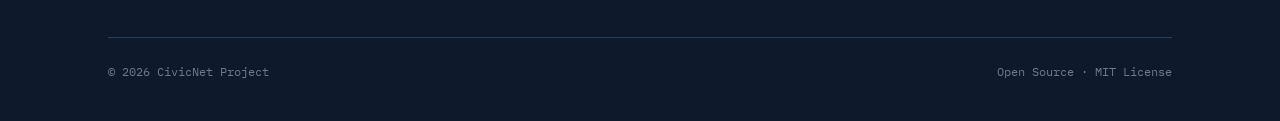
==== commit 4b3b3c59: "Update index.html" ====
--- a/index.html
+++ b/index.html
@@ -351,6 +351,7 @@
       <a href="roadmap.html">Roadmap</a>
       <a href="faq.html">FAQ</a>
       <a href="whitepaper.html">Whitepaper</a>
+      
     </nav>
   </div>
 </header>
@@ -480,6 +481,7 @@
           <li><a href="mining.html">Mining</a></li>
           <li><a href="roadmap.html">Roadmap</a></li>
           <li><a href="faq.html">FAQ</a></li>
+          <li><a href="whitepaper.html">Whitepaper</a></li>
         </ul>
       </div>
       <div>
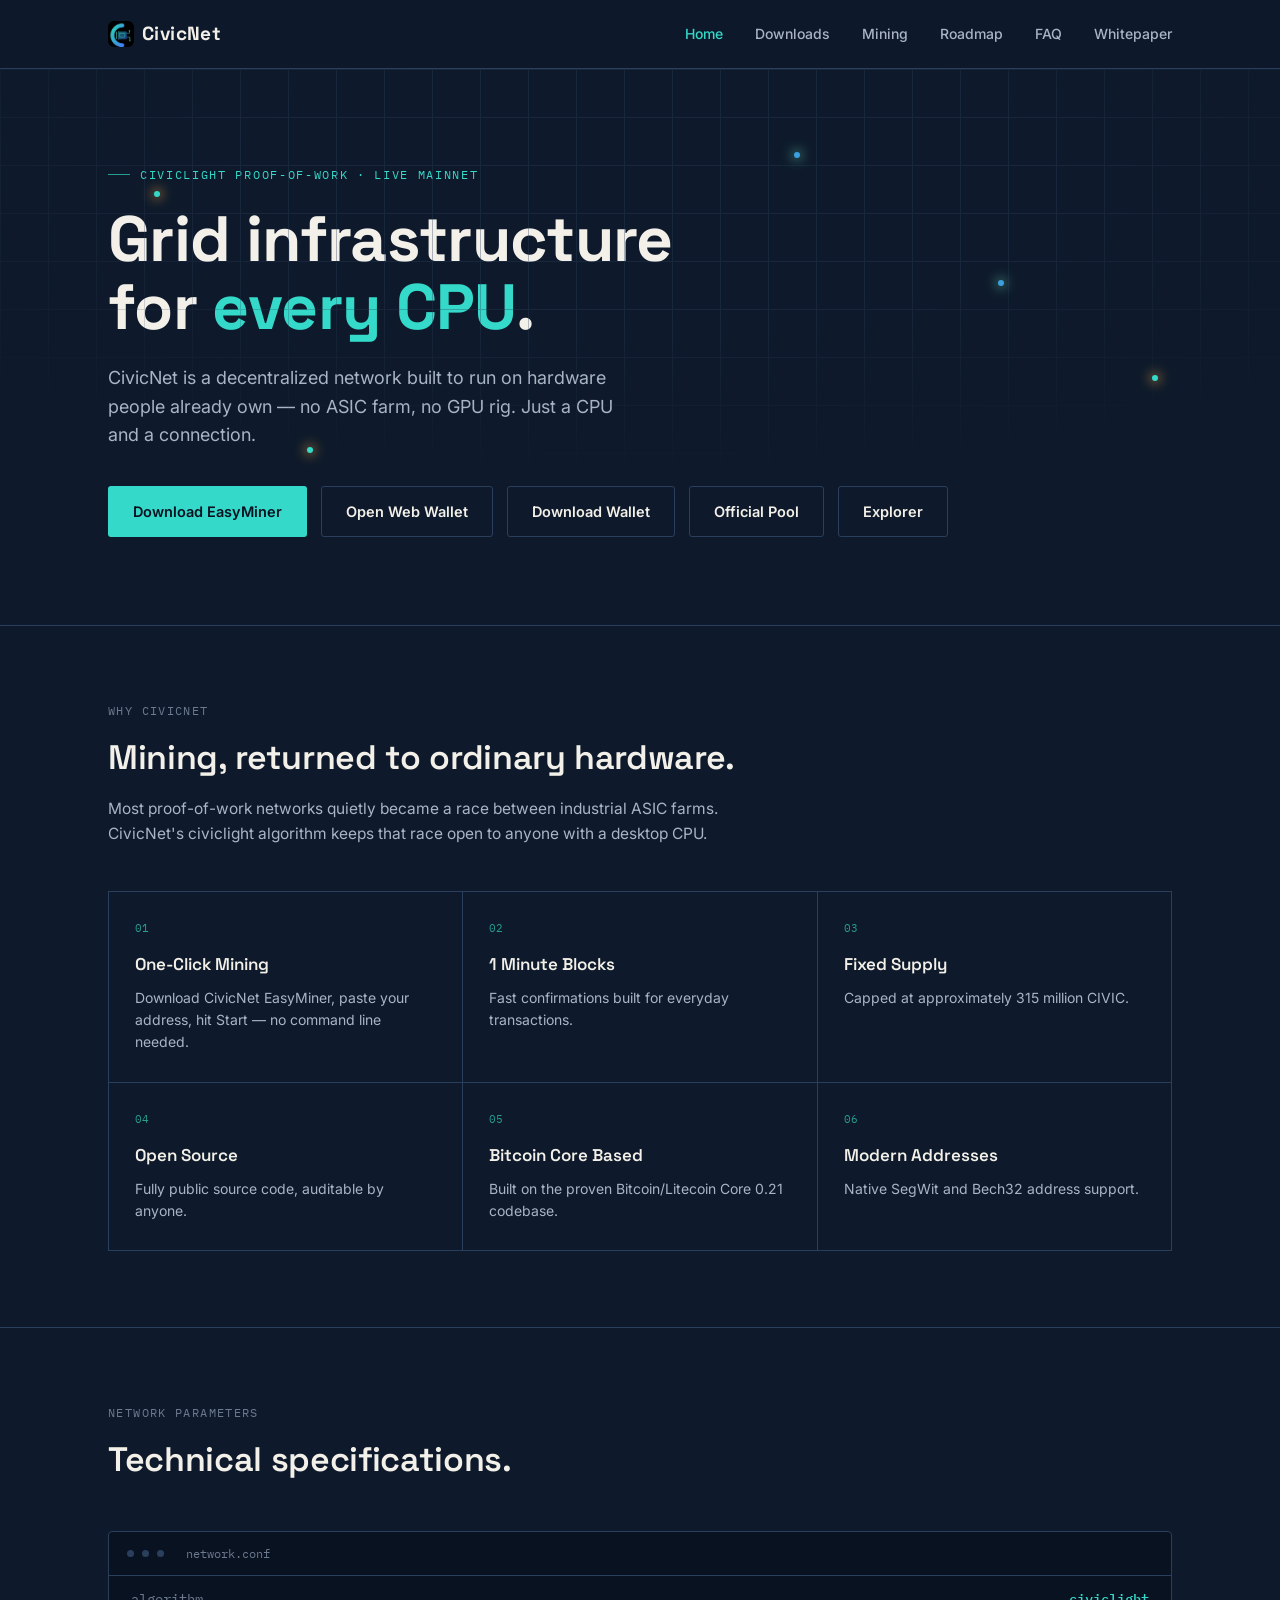
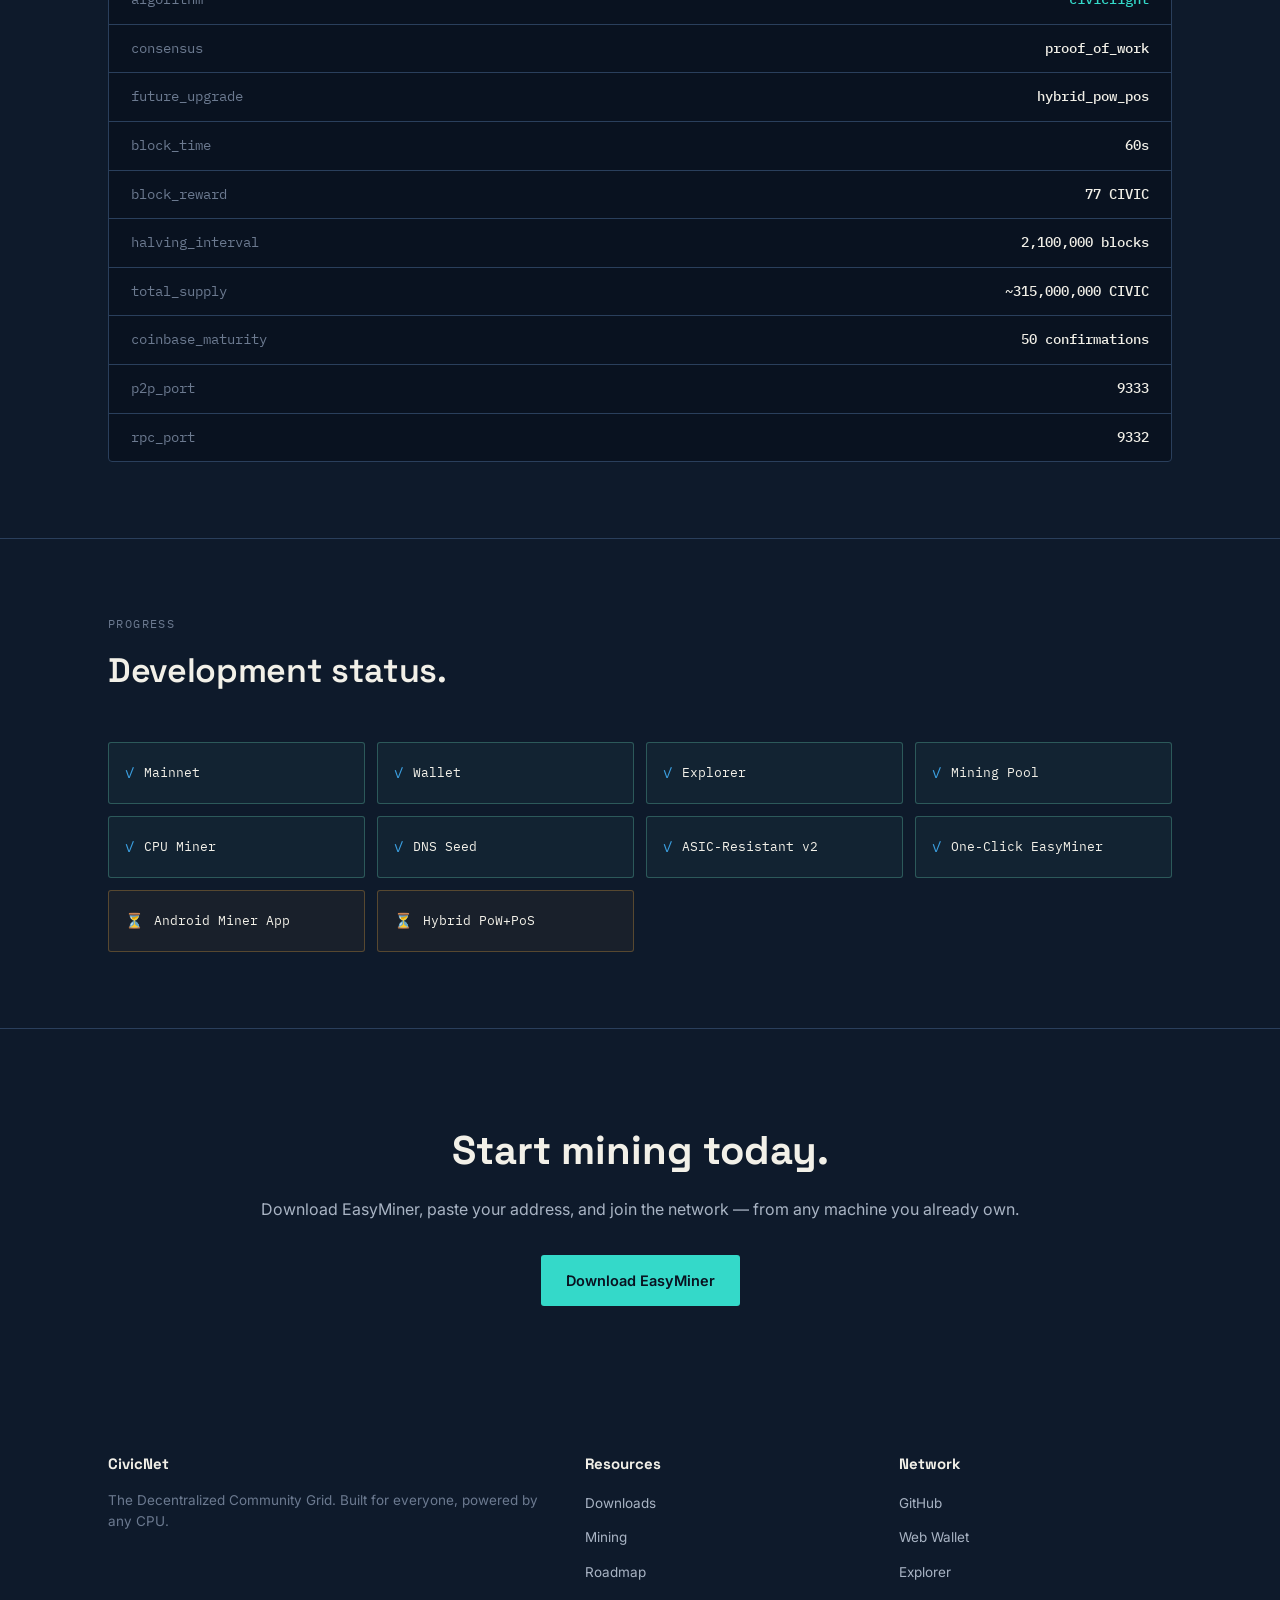
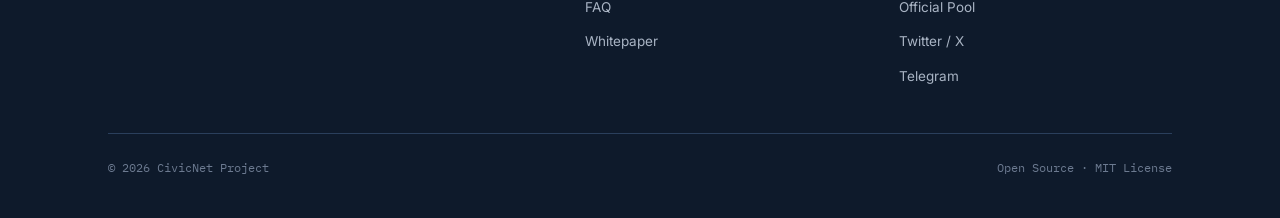
==== commit 37f22391: "Update index.html" ====
--- a/index.html
+++ b/index.html
@@ -351,7 +351,6 @@
       <a href="roadmap.html">Roadmap</a>
       <a href="faq.html">FAQ</a>
       <a href="whitepaper.html">Whitepaper</a>
-      
     </nav>
   </div>
 </header>
@@ -368,7 +367,8 @@
     <h1>Grid infrastructure<br>for <span class="accent">every CPU</span>.</h1>
     <p class="lede">CivicNet is a decentralized network built to run on hardware people already own &mdash; no ASIC farm, no GPU rig. Just a CPU and a connection.</p>
     <div class="hero-actions">
-      <a href="https://webwallet.civiclight.xyz" class="btn btn-primary" target="_blank">Open Web Wallet</a>
+      <a href="https://github.com/CivicLight/civicnet-easyminer/releases/latest" class="btn btn-primary" target="_blank">Download EasyMiner</a>
+      <a href="https://webwallet.civiclight.xyz" class="btn btn-outline" target="_blank">Open Web Wallet</a>
       <a href="downloads.html" class="btn btn-outline">Download Wallet</a>
       <a href="https://pool.civiclight.xyz" class="btn btn-outline" target="_blank">Official Pool</a>
       <a href="https://explorer.civiclight.xyz" class="btn btn-outline" target="_blank">Explorer</a>
@@ -386,8 +386,8 @@
     <div class="feature-grid">
       <div class="feature">
         <span class="idx">01</span>
-        <h3>CPU Friendly</h3>
-        <p>Mine with ordinary desktop CPUs &mdash; no specialized hardware required.</p>
+        <h3>One-Click Mining</h3>
+        <p>Download CivicNet EasyMiner, paste your address, hit Start &mdash; no command line needed.</p>
       </div>
       <div class="feature">
         <span class="idx">02</span>
@@ -454,6 +454,8 @@
       <div class="rm-card done"><span class="status">&#10003;</span>CPU Miner</div>
       <div class="rm-card done"><span class="status">&#10003;</span>DNS Seed</div>
       <div class="rm-card done"><span class="status">&#10003;</span>ASIC-Resistant v2</div>
+      <div class="rm-card done"><span class="status">&#10003;</span>One-Click EasyMiner</div>
+      <div class="rm-card progress"><span class="status">&#9203;</span>Android Miner App</div>
       <div class="rm-card progress"><span class="status">&#9203;</span>Hybrid PoW+PoS</div>
     </div>
   </div>
@@ -462,8 +464,8 @@
 <section class="cta" style="border-bottom: none;">
   <div class="wrap">
     <h2>Start mining today.</h2>
-    <p>Download the wallet, get the CPU miner, and join the network &mdash; from any machine you already own.</p>
-    <a href="downloads.html" class="btn btn-primary">Get Started</a>
+    <p>Download EasyMiner, paste your address, and join the network &mdash; from any machine you already own.</p>
+    <a href="https://github.com/CivicLight/civicnet-easyminer/releases/latest" class="btn btn-primary" target="_blank">Download EasyMiner</a>
   </div>
 </section>
 
